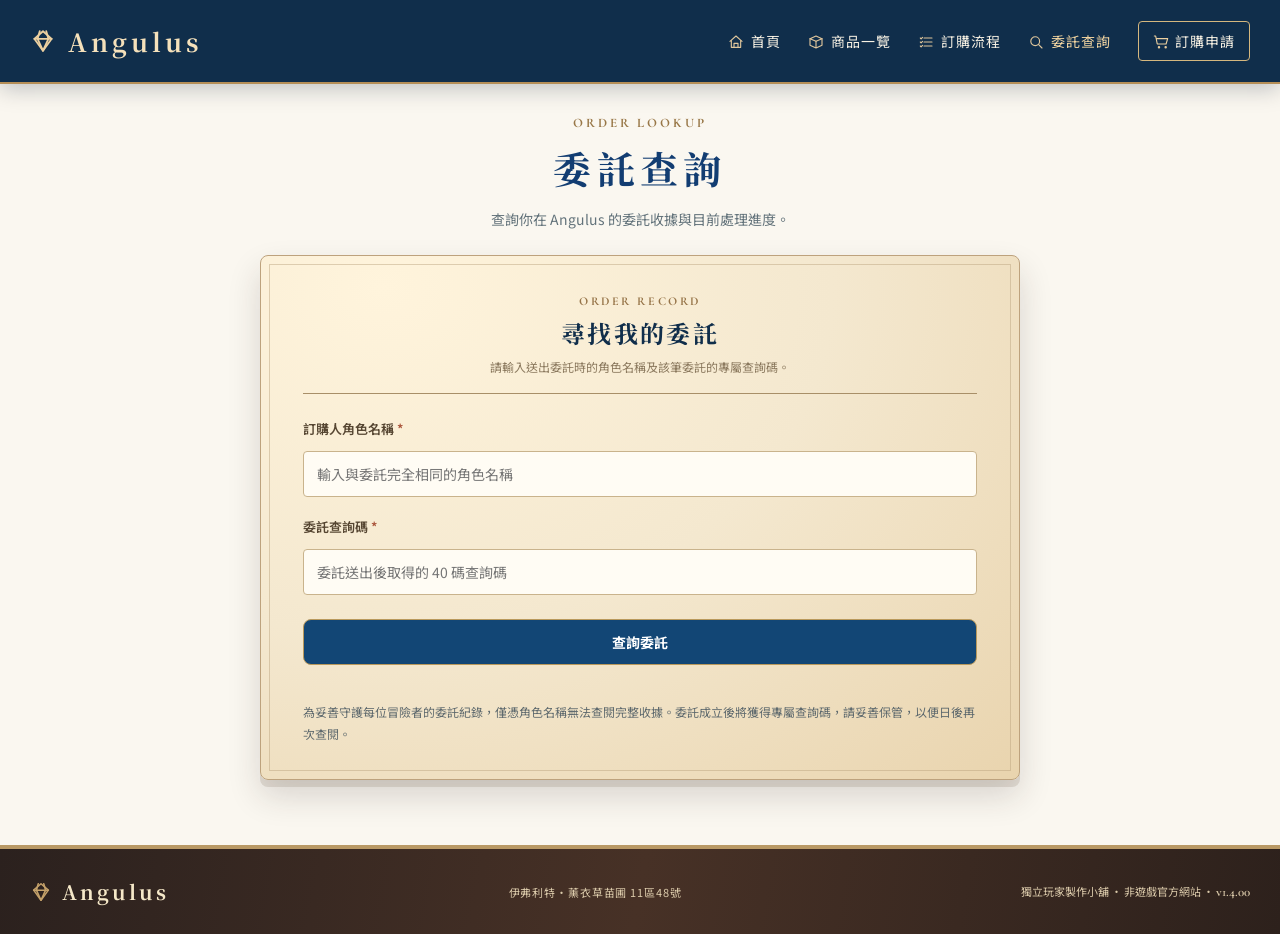
==== orders.html @ 01e72426 "Add files via upload" ====
<!doctype html>
<html lang="zh-Hant">
<head>
 <meta charset="utf-8"><meta name="viewport" content="width=device-width,initial-scale=1">
 <meta name="angulus-version" content="1.4.00">
 <meta name="theme-color" content="#103b70"><meta name="robots" content="noindex,nofollow">
 <meta name="description" content="Angulus 委託查詢｜使用角色名稱與委託查詢碼查詢收據與委託進度。">
 <title>委託查詢｜Angulus</title>
 <link rel="icon" href="data:image/svg+xml,%3Csvg xmlns='http://www.w3.org/2000/svg' viewBox='0 0 24 24' fill='none' stroke='%23c4a16a' stroke-width='1.7' stroke-linecap='round' stroke-linejoin='round'%3E%3Cpath d='m12 3 8 7-8 11L4 10l8-7Z'/%3E%3Cpath d='M4 10h16M9 3l-2 7 5 11 5-11-2-7'/%3E%3C/svg%3E">
 <link rel="preconnect" href="https://fonts.googleapis.com">
 <link rel="preconnect" href="https://fonts.gstatic.com" crossorigin>
 <link rel="stylesheet" href="https://fonts.googleapis.com/css2?family=Noto+Sans+TC:wght@400;500;700&family=Noto+Serif+TC:wght@600;700&family=Cormorant+Garamond:wght@600;700&display=swap">
 <link rel="stylesheet" href="styles.css?v=1.4.00">
 <script src="config.js?v=1.4.00" defer></script>
 <script src="order-lookup.js?v=1.4.00" defer></script>
</head>
<body>
 <svg class="icon-sprite" xmlns="http://www.w3.org/2000/svg" aria-hidden="true" style="position:absolute;width:0;height:0;overflow:hidden"><symbol id="ico-gem" viewBox="0 0 24 24" fill="none" stroke="currentColor" stroke-width="1.7" stroke-linecap="round" stroke-linejoin="round"><path d="m12 3 8 7-8 11L4 10l8-7Z"/><path d="M4 10h16M9 3l-2 7 5 11 5-11-2-7"/></symbol><symbol id="ico-home" viewBox="0 0 24 24" fill="none" stroke="currentColor" stroke-width="1.7" stroke-linecap="round" stroke-linejoin="round"><path d="m3 11 9-8 9 8"/><path d="M5 10v10h14V10M9 20v-6h6v6"/></symbol><symbol id="ico-box" viewBox="0 0 24 24" fill="none" stroke="currentColor" stroke-width="1.7" stroke-linecap="round" stroke-linejoin="round"><path d="m3 7 9-4 9 4-9 4-9-4Z"/><path d="M3 7v10l9 4 9-4V7M12 11v10"/></symbol><symbol id="ico-pen" viewBox="0 0 24 24" fill="none" stroke="currentColor" stroke-width="1.7" stroke-linecap="round" stroke-linejoin="round"><path d="m4 20 4.5-1 11-11a2.1 2.1 0 0 0-3-3l-11 11L4 20Z"/><path d="m14.7 6.3 3 3"/></symbol><symbol id="ico-list" viewBox="0 0 24 24" fill="none" stroke="currentColor" stroke-width="1.7" stroke-linecap="round" stroke-linejoin="round"><path d="M9 6h12M9 12h12M9 18h12"/><path d="m3.5 6 1.2 1.2L6.8 5M3.5 12l1.2 1.2L6.8 11M3.5 18l1.2 1.2L6.8 17"/></symbol><symbol id="ico-search" viewBox="0 0 24 24" fill="none" stroke="currentColor" stroke-width="1.7" stroke-linecap="round" stroke-linejoin="round"><circle cx="10.8" cy="10.8" r="6.6"/><path d="m16 16 5 5"/></symbol><symbol id="ico-cart" viewBox="0 0 24 24" fill="none" stroke="currentColor" stroke-width="1.7" stroke-linecap="round" stroke-linejoin="round"><circle cx="9" cy="20" r="1"/><circle cx="19" cy="20" r="1"/><path d="M2 3h2l2.4 12h13.2L22 7H5"/></symbol><symbol id="ico-clock" viewBox="0 0 24 24" fill="none" stroke="currentColor" stroke-width="1.7" stroke-linecap="round" stroke-linejoin="round"><circle cx="12" cy="12" r="9"/><path d="M12 7v5l3 2"/></symbol><symbol id="ico-check" viewBox="0 0 24 24" fill="none" stroke="currentColor" stroke-width="1.7" stroke-linecap="round" stroke-linejoin="round"><circle cx="12" cy="12" r="9"/><path d="m8 12 3 3 5-6"/></symbol><symbol id="ico-gift" viewBox="0 0 24 24" fill="none" stroke="currentColor" stroke-width="1.7" stroke-linecap="round" stroke-linejoin="round"><rect x="3" y="9" width="18" height="12" rx="1"/><path d="M2 9h20M12 9v12M12 9S6 8 6 5a2 2 0 0 1 4 0c0 2 2 4 2 4Zm0 0s6-1 6-4a2 2 0 0 0-4 0c0 2-2 4-2 4Z"/></symbol><symbol id="ico-info" viewBox="0 0 24 24" fill="none" stroke="currentColor" stroke-width="1.7" stroke-linecap="round" stroke-linejoin="round"><circle cx="12" cy="12" r="9"/><path d="M12 11v5M12 8h.01"/></symbol><symbol id="ico-user" viewBox="0 0 24 24" fill="none" stroke="currentColor" stroke-width="1.7" stroke-linecap="round" stroke-linejoin="round"><circle cx="12" cy="8" r="4"/><path d="M4 21c0-4 3-7 8-7s8 3 8 7"/></symbol><symbol id="ico-plus" viewBox="0 0 24 24" fill="none" stroke="currentColor" stroke-width="1.7" stroke-linecap="round" stroke-linejoin="round"><path d="M12 5v14M5 12h14"/></symbol><symbol id="ico-leaf" viewBox="0 0 24 24" fill="none" stroke="currentColor" stroke-width="1.7" stroke-linecap="round" stroke-linejoin="round"><path d="M20 4c-9 0-15 4-15 11a5 5 0 0 0 5 5c7 0 11-6 10-16Z"/><path d="M5 20c3-5 7-8 12-10"/></symbol><symbol id="ico-print" viewBox="0 0 24 24" fill="none" stroke="currentColor" stroke-width="1.7" stroke-linecap="round" stroke-linejoin="round"><path d="M7 9V3h10v6"/><rect x="3" y="9" width="18" height="8" rx="1.5"/><path d="M7 14h10v7H7z"/><path d="M17.5 12h.01"/></symbol></svg>
 <header class="site-header"><div class="header-inner wrap">
  <a href="index.html#home" class="brand"><svg class="ui-icon brand-mark" aria-hidden="true" focusable="false"><use href="#ico-gem"></use></svg><span><strong id="lookup-brand-name">Angulus</strong></span></a>
  <button class="menu-toggle" id="lookup-menu" type="button" aria-expanded="false" aria-controls="lookup-nav">選單</button>
  <nav id="lookup-nav" aria-label="主選單"><a href="index.html#home"><svg class="ui-icon nav-icon" aria-hidden="true" focusable="false"><use href="#ico-home"></use></svg>首頁</a><a href="index.html#shop"><svg class="ui-icon nav-icon" aria-hidden="true" focusable="false"><use href="#ico-box"></use></svg>商品一覽</a><a href="index.html#process"><svg class="ui-icon nav-icon" aria-hidden="true" focusable="false"><use href="#ico-list"></use></svg>訂購流程</a><a href="orders.html" class="order-lookup-nav lookup-current" aria-current="page"><svg class="ui-icon nav-icon" aria-hidden="true"><use href="#ico-search"></use></svg>委託查詢</a><a href="index.html#order" class="nav-order"><svg class="ui-icon nav-icon" aria-hidden="true" focusable="false"><use href="#ico-cart"></use></svg>訂購申請</a></nav>
 </div></header>
 <main class="lookup-page marble-area"><div class="wrap lookup-content">
  <div class="lookup-heading"><small>ORDER LOOKUP</small><h1>委託查詢</h1><p>查詢你在 Angulus 的委託收據與目前處理進度。</p></div>
  <section class="parchment lookup-search" aria-labelledby="lookup-title"><div class="order-header"><small>ORDER RECORD</small><h2 id="lookup-title">尋找我的委託</h2><p>請輸入送出委託時的角色名稱及該筆委託的專屬查詢碼。</p></div>
   <form id="lookup-form">
    <label for="lookup-character">訂購人角色名稱 <span>*</span></label><input id="lookup-character" autocomplete="off" maxlength="60" required placeholder="輸入與委託完全相同的角色名稱">
    <label for="lookup-code">委託查詢碼 <span>*</span></label><input id="lookup-code" autocomplete="off" autocapitalize="off" spellcheck="false" maxlength="40" minlength="40" pattern="[a-f0-9]{40}" required placeholder="委託送出後取得的 40 碼查詢碼">
    <button class="btn submit-btn" id="lookup-submit" type="submit">查詢委託</button>
    <p class="form-status" id="lookup-status" role="status" aria-live="polite"></p>
    <button type="button" class="lookup-retry" id="lookup-retry" hidden>重新翻閱委託紀錄</button>
   </form>
   <p class="lookup-hint">為妥善守護每位冒險者的委託紀錄，僅憑角色名稱無法查閱完整收據。委託成立後將獲得專屬查詢碼，請妥善保管，以便日後再次查閱。</p>
  </section>
  <section id="recent-orders" class="lookup-recent" hidden><h2>此瀏覽器的近期委託</h2><p>以下僅保存於此瀏覽器；點選可快速帶入角色名稱與查詢碼。</p><div id="recent-list" class="recent-list"></div><button type="button" class="lookup-clear" id="clear-order-history">清除此裝置的查詢紀錄</button></section>
  <section id="lookup-result" class="parchment lookup-receipt" hidden aria-label="委託收據"><div class="order-header"><small>ANGULUS · ORDER RECEIPT</small><h2>委託收據</h2><p id="r-id"></p></div>
   <div class="receipt-metadata"><div><span>訂購人</span><strong id="r-character"></strong></div><div><span>所屬伺服器</span><strong id="r-server"></strong></div><div><span>建立日期</span><strong id="r-date"></strong></div><div><span>付款狀態</span><strong id="r-payment"></strong></div></div>
   <ol class="receipt-progress" id="r-progress" aria-label="委託進度"></ol><p class="receipt-progress-note" id="r-progress-note" hidden></p>
   <h3>委託內容</h3><div id="r-items"></div>
   <div id="r-commission-block" hidden><h3>裝備／客製委託</h3><div id="r-commissions"></div></div>
   <div class="receipt-quote" id="r-quote"></div><div class="receipt-total"><span>委託總額</span><strong id="r-total"></strong></div><p class="lookup-footer-note">此收據為訂購紀錄，實際價格、製作時間與交付方式以店主最後確認為準。</p>
   <div class="reorder-actions"><button type="button" class="btn btn-primary" id="lookup-reorder"><svg class="ui-icon btn-icon" aria-hidden="true"><use href="#ico-cart"></use></svg>再訂一次</button><button type="button" class="btn btn-light lookup-print" id="lookup-print"><svg class="ui-icon btn-icon" aria-hidden="true"><use href="#ico-print"></use></svg>列印／另存 PDF</button><p id="lookup-reorder-note" class="reorder-note" role="status" aria-live="polite"></p></div>
  </section>
 </div></main>
 <footer><div class="wrap footer-inner"><div class="footer-brand"><svg class="ui-icon footer-gem" aria-hidden="true"><use href="#ico-gem"></use></svg><strong>Angulus</strong></div><p class="footer-address">伊弗利特・薰衣草苗圃 11區48號</p><small>獨立玩家製作小舖 · 非遊戲官方網站 · <span class="release-version">v1.4.00</span></small></div></footer>
</body></html>
---- styles.css ----
/*
 * Angulus — 統一樣式表 (V1.3.87)
 * 依原始層疊順序整理；保留各種螢幕寬度、查詢收據及動畫規則。
 * 清除同選擇器中已被後續同屬性宣告覆蓋的舊設定。
 */

:root {
  --sapphire: #123d72;
  --navy: #092641;
  --blue: #1a5790;
  --gold: #c4a16a;
  --ink: #2f3434;
  --wood: #32241e;
  --olive: #607c63;
  --paper: #f5e8cf;
  --edge: #d6c4a1;
}

* {
  box-sizing: border-box;
}

html {
  scroll-behavior: smooth;
}

body {
  margin: 0;
  color: var(--ink);
  font-family: "Noto Sans TC",sans-serif;
  background: #f5f4f0;
}

a {
  color: inherit;
  text-decoration: none;
}

button,input,textarea {
  font: inherit;
}

button {
  cursor: pointer;
}

img {
  max-width: 100%;
  display: block;
}

.wrap {
  width: min(1220px,calc(100% - 48px));
  margin: auto;
}

.site-header {
  height: 84px;
  background: linear-gradient(110deg,#061c32,#0d3a69 70%,#0c2946);
  color: #f8f2e4;
  border-bottom: 2px solid var(--gold);
  position: relative;
  z-index: 10;
  box-shadow: 0 4px 22px #07142640;
}

.header-inner {
  height: 100%;
  display: flex;
  align-items: center;
  justify-content: space-between;
  gap: 20px;
}

.brand {
  display: flex;
  align-items: center;
  gap: 12px;
  white-space: nowrap;
}

.brand-icon {
  width: 48px;
  height: 48px;
  display: grid;
  place-items: center;
  border: 1px solid var(--gold);
  transform: rotate(45deg);
  font-size: 29px;
  color: #e9d4a4;
  border-radius: 5px;
}

.brand-icon::first-letter {
  transform: rotate(-45deg);
}

.brand strong {
  display: block;
  font: 700 25px "Noto Serif TC",serif;
  color: #f5e1bb;
}

.brand small {
  display: block;
  font: 600 12px "Cormorant Garamond",serif;
  letter-spacing: .14em;
  margin-top: 3px;
}

.site-header nav {
  display: flex;
  align-items: center;
  gap: 27px;
}

.site-header nav a {
  font-size: 14px;
  letter-spacing: .07em;
  padding: 11px 0;
  transition: color .2s;
}

.nav-order {
  border: 1px solid #d5b77e;
  padding: 9px 14px !important;
  border-radius: 4px;
}

.nav-order span {
  background: #d7b776;
  color: #092641;
  border-radius: 12px;
  padding: 1px 6px;
  margin-left: 3px;
}

.menu-toggle {
  display: none;
}

.hero {
  color: white;
  position: relative;
  overflow: hidden;
}

.hero:before {
  content: "";
  position: absolute;
  inset: 0;
  background: repeating-linear-gradient(140deg,transparent,transparent 120px,#ffffff06 121px,#ffffff06 122px);
  pointer-events: none;
}

.hero-copy {
  position: relative;
  z-index: 1;
}

.eyebrow {
  font: 600 15px "Cormorant Garamond",serif;
  letter-spacing: .25em;
  color: #e1c28e;
}

.hero h1 em {
  font-style: normal;
  color: #ffe6b6;
}

.hero-english {
  font: italic 21px "Cormorant Garamond",serif;
  letter-spacing: .06em;
  color: #e0c28d;
}

.hero-copy>p:not(.hero-english) {
  letter-spacing: .07em;
  color: #eaf2f6;
}

.hero-actions {
  display: flex;
  flex-wrap: wrap;
}

.btn {
  border: 0;
  display: inline-flex;
  align-items: center;
  justify-content: center;
  padding: 12px 22px;
  font-weight: 700;
  border-radius: 5px;
  font-size: 14px;
  transition: transform .18s,box-shadow .18s,background .18s;
}

.btn:hover {
  transform: translateY(-2px);
  box-shadow: 0 6px 15px #061c3240;
}

.btn-primary {
  background: #144b84;
  border: 1px solid #e9cc94;
  color: white;
}

.btn-light {
  background: #f3e7cb;
  color: #3d2f23;
  border: 1px solid #c7aa72;
}

.hero-photo {
  position: relative;
  min-height: 360px;
  align-self: stretch;
  overflow: hidden;
  border-left: 3px solid #d6b57c;
  box-shadow: inset 17px 0 24px #071c2866;
}

.hero-photo img {
  width: 100%;
  height: 100%;
  object-fit: cover;
  object-position: center;
}

.hero-photo:after {
  content: "";
  position: absolute;
  inset: 0;
  background: linear-gradient(90deg,#0d375260,transparent 45%);
}

.photo-plaque {
  position: absolute;
  right: 15px;
  bottom: 18px;
  z-index: 1;
  background: #0a2536be;
  border: 1px solid #b98e51;
  color: #f1dfbe;
  padding: 7px 12px;
  font: 600 12px "Cormorant Garamond",serif;
  letter-spacing: .14em;
}

.marble-area {
  background-color: #f6f6f3;
  background-image: linear-gradient(113deg,transparent 0%,#d6d9dc35 43%,transparent 45%,transparent 76%,#c6cbcd23 77%,transparent 80%),radial-gradient(ellipse at 80% 20%,#d1d7d427,transparent 35%),linear-gradient(155deg,#fff,#f1f0ed 63%,#fff);
  background-size: 710px 600px,100% 100%,100% 100%;
  position: relative;
}

.marble-area:before,.marble-area:after {
  position: absolute;
  color: #54734d9c;
  font: 94px Georgia,serif;
  opacity: .45;
  pointer-events: none;
}

.marble-area:before {
  top: -42px;
  left: 0;
  transform: rotate(-35deg);
}

.marble-area:after {
  right: 0;
  bottom: 10px;
  transform: rotate(130deg);
}

.content-grid {
  display: grid;
}

.section {
  scroll-margin-top: 30px;
}

.section-heading {
  display: flex;
  gap: 25px;
  justify-content: center;
  align-items: center;
  text-align: center;
  margin: 0 0 26px;
}

.section-heading small,.dialog-heading small {
  font: 700 13px "Cormorant Garamond",serif;
  letter-spacing: .21em;
  color: #9c7a49;
}

.section-heading h2 {
  font: 700 30px "Noto Serif TC",serif;
  color: #2a3035;
  letter-spacing: .18em;
}

.section-heading p {
  color: #777;
}

.flourish {
  font-size: 29px;
  color: #a18756;
}

.filters {
  margin-bottom: 20px;
}

.filters button.active {
  background: #164a7d;
  border-color: #164a7d;
}

.product-card {
  display: flex;
  flex-direction: column;
}

.product-media {
  height: 150px;
  position: relative;
  overflow: hidden;
  border-radius: 3px;
  background: #0b2948;
}

.product-media img {
  width: 100%;
  height: 100%;
  object-fit: cover;
  transition: transform .3s;
}

.product-card:hover img {
  transform: scale(1.05);
}

.tag {
  position: absolute;
  top: 9px;
  right: 8px;
  padding: 4px 8px;
  color: white;
  background: #80583f;
  border-radius: 3px;
  font-size: 11px;
}

.tag.green {
  background: #55785c;
}

.tag.gold {
  background: #a7834d;
}

.product-info {
  flex-direction: column;
  flex: 1;
}

.product-info small {
  font-size: 11px;
  color: #819086;
  letter-spacing: .12em;
}

.product-info h3 {
  font: 700 17px "Noto Serif TC",serif;
}

.price {
  color: #164d83;
  font: 700 20px Georgia,serif;
  white-space: nowrap;
}

.time {
  font-size: 11px;
  color: #786b58;
  margin: 8px 0 12px;
}

.add-product {
  margin-top: auto;
  background: #f4ead9;
  border: 1px solid #c7ad83;
  border-radius: 4px;
  padding: 8px;
  color: #4b392b;
  font-weight: 700;
  font-size: 12px;
}

.add-product:hover {
  background: #e9d1a7;
}

.demo-disclaimer {
  font-size: 11px;
  color: #777;
  text-align: center;
  margin-top: 13px;
}

.commission-banner {
  scroll-margin-top: 25px;
  grid-template-columns: 38% 1fr;
  color: white;
  margin: 40px 0 37px;
  border: 3px double #c9a367;
  box-shadow: 0 8px 19px #152f3940;
  border-radius: 6px;
  overflow: hidden;
}

.kicker {
  font: 700 14px "Cormorant Garamond",serif;
  letter-spacing: .16em;
  color: #e7c488;
}

.commission-text h2 {
  font: 600 24px "Noto Serif TC",serif;
  margin: 8px 0 12px;
}

.commission-text p {
  font-size: 13px;
  line-height: 1.9;
  color: #e7edf1;
}

.btn-parchment {
  background: #f2e4c7;
  color: #493c2b;
  font-size: 12px;
  border: 1px solid #b6986a;
}

.steps div {
  display: flex;
  align-items: center;
  flex-direction: column;
  position: relative;
}

.steps b {
  font: 700 14px Georgia,serif;
  color: #997547;
}

.steps span {
  border: 1px solid #d9c3a0;
  background: #fbf6e8;
  border-radius: 100%;
  width: 61px;
  height: 61px;
  display: grid;
  place-items: center;
  font-size: 30px;
  color: #71552d;
}

.steps strong {
  font-size: 13px;
  color: #343a3a;
}

.steps small {
  font-size: 11px;
  color: #707070;
  text-align: center;
}

.right-column {
  z-index: 1;
}

.parchment {
  background: radial-gradient(ellipse at 16% 6%,#fff4dc,#f4e8cf 50%,#e9d4ae);
  border: 1px solid #bda27d;
  box-shadow: 0 7px 0 #614b3a25,0 16px 33px #2d211c29;
  position: relative;
  color: #453b2d;
}

.parchment:before {
  content: "";
  pointer-events: none;
  position: absolute;
  inset: 8px;
  border: 1px solid #b9a17b76;
}

.order-panel {
  scroll-margin-top: 22px;
}

.pin {
  position: absolute;
  right: -7px;
  top: -8px;
  width: 58px;
  height: 58px;
  display: grid;
  place-items: center;
  border-radius: 50%;
  background: radial-gradient(circle,#682f35,#3b1d26);
  color: #d8b47d;
  border: 3px double #b88b65;
  box-shadow: 0 3px 8px #0005;
  font-size: 25px;
  transform: rotate(13deg);
}

.order-header {
  border-bottom: 1px solid #a88f68;
  margin-bottom: 13px;
}

.order-header small {
  color: #967448;
  font: 700 13px "Cormorant Garamond",serif;
  letter-spacing: .21em;
}

.order-header h2 {
  font: 700 28px "Noto Serif TC",serif;
  margin: 5px 0 8px;
}

.order-header p {
  color: #8b795e;
  margin: 0;
}

.empty-cart {
  text-align: center;
  color: #8b795c;
}

.empty-cart span {
  font-size: 44px;
}

.empty-cart p {
  font-size: 15px;
  font-weight: 700;
  margin: 4px;
}

.empty-cart small {
  font-size: 12px;
  line-height: 1.8;
}

.cart-line {
  border-bottom: 1px dashed #bca580;
  display: flex;
  gap: 8px;
  justify-content: space-between;
}

.cart-line strong {
  display: block;
  font-size: 13px;
}

.cart-line small {
  display: block;
  font-size: 11px;
  color: #7d694d;
  margin-top: 4px;
}

.cart-line button {
  border: 1px solid #b99b72;
  background: #fffbef;
  border-radius: 4px;
  padding: 2px 8px;
  margin: 6px 3px 0 0;
}

.cart-line .cart-action {
  font-size: 12px;
}

.cart-line .remove {
  background: transparent;
  color: #945d4b;
  border: 0;
  text-decoration: underline;
  font-size: 11px;
}

.total {
  display: flex;
  align-items: center;
  justify-content: space-between;
  gap: 10px;
  padding: 16px 0;
  border-top: 1px solid #a88f68;
  margin-top: 13px;
  font-size: 13px;
}

.total strong {
  font: 700 21px Georgia,serif;
  color: #274d75;
}

.quote-note {
  font-size: 12px;
  color: #83552c;
  line-height: 1.65;
  margin-top: 0;
}

#checkout-form {
  display: grid;
  gap: 11px;
}

#checkout-form h3 {
  font: 700 18px "Noto Serif TC",serif;
  border-bottom: 1px solid #bca580;
  padding: 0 0 10px;
  margin: 3px 0 1px;
}

label {
  display: block;
  font-size: 12px;
  font-weight: 600;
}

label>span:not(.agree span) {
  color: #aa553c;
}

input:not([type=checkbox]),textarea {
  width: 100%;
  border: 1px solid #c7b38e;
  background: #fffaf1dc;
  border-radius: 3px;
  padding: 9px 10px;
  margin-top: 5px;
  color: #40382d;
  outline: none;
  font-size: 13px;
}

input:focus,textarea:focus {
  border-color: #285a83;
  box-shadow: 0 0 0 3px #32679921;
}

.agree {
  display: flex;
  align-items: flex-start;
  gap: 7px;
  font-size: 11px;
  line-height: 1.65;
  font-weight: 400;
}

.agree input {
  margin-top: 3px;
  accent-color: #16517b;
}

.submit-btn {
  background: #124675;
  color: white;
  border: 1px solid #b9995c;
  width: 100%;
  margin-top: 5px;
}

.form-status {
  min-height: 10px;
  line-height: 1.55;
  font-size: 12px;
  margin: 0;
  color: #31526f;
}

.form-status.error {
  color: #a33b2a;
}

.notes {
  padding: 23px;
  margin-top: 27px;
  font-size: 13px;
  line-height: 1.8;
}

.notes-head {
  font: 700 19px "Noto Serif TC",serif;
  text-align: center;
  border-bottom: 1px solid #b99c70;
  padding-bottom: 12px;
}

.notes p {
  font-size: 12px;
}

.notes li {
  padding-bottom: 7px;
}

.notes a {
  font-weight: 700;
  color: #164e7d;
  text-decoration: underline;
}

footer {
  color: #f5e8c8;
  border-top: 4px solid #b99965;
  padding: 28px 0;
}

.footer-inner {
  display: flex;
  align-items: center;
  justify-content: space-between;
  gap: 15px;
}

.footer-inner strong {
  font: 700 20px "Noto Serif TC",serif;
  letter-spacing: .15em;
}

.footer-inner span {
  font: 600 13px "Cormorant Garamond",serif;
}

.footer-inner p,.footer-inner small {
  font-size: 11px;
  color: #dccbab;
}

dialog {
  border: 1px solid #b59460;
  background: #f3e7cf;
  box-shadow: 0 18px 70px #0008;
  border-radius: 6px;
  width: min(520px,calc(100% - 30px));
  padding: 0;
}

dialog::backdrop {
  background: #0a1b2bd2;
}

.dialog-card {
  padding: 28px;
  display: grid;
  gap: 18px;
}

.close-dialog {
  justify-self: end;
  border: 0;
  background: transparent;
  font-size: 21px;
}

.dialog-heading {
  text-align: center;
}

.dialog-heading h2 {
  font: 700 28px "Noto Serif TC",serif;
  margin: 5px;
}

.dialog-heading p {
  font-size: 13px;
  line-height: 1.7;
}

.dialog-card label {
  font-size: 13px;
}

.dialog-card .btn {
  width: 100%;
}

@media (max-width:1000px) {
  .content-grid {
    grid-template-columns: minmax(0,1fr) 310px;
    gap: 18px;
  }

  .product-grid {
    grid-template-columns: repeat(2,minmax(0,1fr));
  }

  .site-header nav {
    gap: 13px;
  }

  .site-header nav a {
    font-size: 12px;
  }

  .hero h1 {
    font-size: 42px;
  }
}

@media (max-width:760px) {
  .wrap {
    width: min(100% - 30px,600px);
  }

  .site-header {
    height: 72px;
  }

  .brand strong {
    font-size: 20px;
  }

  .brand-icon {
    width: 34px;
    height: 34px;
    font-size: 20px;
  }

  .menu-toggle {
    display: block;
    border: 1px solid #bea371;
    background: transparent;
    border-radius: 4px;
    color: white;
    padding: 7px 11px;
  }

  .site-header nav {
    display: none;
    position: absolute;
    top: 72px;
    left: 0;
    right: 0;
    padding: 16px 24px;
    background: #0b2e50;
    flex-direction: column;
    align-items: stretch;
    gap: 2px;
  }

  .site-header nav.open {
    display: flex;
  }

  .site-header nav a {
    font-size: 15px;
    padding: 11px;
  }

  .hero-inner {
    grid-template-columns: 1fr;
  }

  .hero-copy {
    padding: 42px 7px 35px;
  }

  .hero h1 {
    font-size: clamp(35px,8.5vw,50px);
  }

  .hero-photo {
    min-height: 240px;
    border-left: 0;
    border-top: 2px solid #d6b57c;
  }

  .content-grid {
    display: flex;
    flex-direction: column;
  }

  .content-grid>div,.right-column {
    width: 100%;
  }

  .marble-area {
    padding-top: 32px;
  }

  .product-grid {
    grid-template-columns: repeat(2,minmax(0,1fr));
  }

  .product-media {
    height: 125px;
  }

  .right-column {
    margin-top: 5px;
  }

  .commission-banner {
    grid-template-columns: 1fr;
  }

  .commission-image {
    min-height: 175px;
  }

  .footer-inner {
    flex-direction: column;
    text-align: center;
  }

  .order-panel {
    padding: 30px 25px;
  }

  .steps {
    gap: 5px;
  }

  .steps span {
    width: 48px;
    height: 48px;
    font-size: 23px;
  }

  .steps strong {
    font-size: 11px;
  }

  .steps small {
    font-size: 10px;
  }
}

@media (max-width:390px) {
  .product-grid {
    grid-template-columns: 1fr 1fr;
    gap: 9px;
  }

  .product-media {
    height: 105px;
  }

  .product-info {
    padding-left: 2px;
    padding-right: 2px;
  }

  .product-info h3 {
    font-size: 14px;
  }

  .price {
    font-size: 16px;
  }

  .section-heading {
    gap: 8px;
  }

  .flourish {
    font-size: 18px;
  }

  .order-panel {
    padding: 29px 19px;
  }

  .steps {
    grid-template-columns: repeat(2,1fr);
    row-gap: 19px;
  }
}

/* V1.3：純文字網站：不載入圖片、不使用影像背景或圖片圖示。保留色彩與 CSS 質感。 */

.hero-inner {
  grid-template-columns: 1.12fr .88fr;
  gap: 35px;
  align-items: center;
}

.hero-text-panel {
  margin: 34px 0;
  background: linear-gradient(140deg,#0a2948,#174974);
  border: 1px solid #c3a16b;
  padding: 39px 34px;
  box-shadow: 0 16px 35px #051a2855;
  color: #f6eddc;
}

.hero-text-panel small {
  font: 700 13px "Cormorant Garamond",serif;
  color: #d9bd8e;
  letter-spacing: .17em;
}

.hero-text-panel h2 {
  font: 600 27px "Noto Serif TC",serif;
  line-height: 1.5;
  margin: 18px 0;
}

.hero-text-panel p {
  font-size: 14px;
  line-height: 2;
  color: #eee5d7;
}

.hero-panel-signature {
  font-family: "Cormorant Garamond",serif;
  letter-spacing: .16em;
  border-top: 1px solid #c3a16b;
  padding-top: 17px;
  margin-top: 25px;
}

.text-badge {
  align-self: center;
  background: #e9ddc7;
  border: 1px solid #d1b992;
  color: #614b2e;
  font-size: 11px;
  border-radius: 12px;
  margin-bottom: 7px;
}

.commission-banner {
  display: block;
  min-height: unset;
  padding: 0;
  background: linear-gradient(115deg,#092b4c,#144e80);
}

.commission-text {
  padding: 35px 38px;
}

.steps span,.brand-icon,.flourish,.pin,.hero-photo,.commission-image,.product-media {
  display: none !important;
}

.steps {
  margin-top: 24px;
}

.steps div {
  background: #fffaf0;
  border: 1px solid #dac9ab;
  border-radius: 5px;
  padding: 17px 8px;
  gap: 8px;
}

.marble-area:before,.marble-area:after {
  content: none;
}

.empty-cart {
  padding: 15px 0 20px;
}

footer {
  background: linear-gradient(100deg,#2b211e,#473126,#2d211c);
}

@media (max-width:760px) {
  .hero-inner {
    grid-template-columns: 1fr;
    gap: 0;
  }

  .hero-text-panel {
    margin: 0 5px 32px;
    padding: 25px 22px;
  }

  .hero-copy {
    padding-bottom: 24px;
  }

  .commission-text {
    padding: 24px 20px;
  }
}

@media (max-width:390px) {
  .product-card {
    padding: 14px 8px;
  }

  .product-info p {
    min-height: 62px;
  }
}

/* 歷史樣式：訂購申請單數量控制器。固定正方形按鈕、置中數字與一致間距。 */

.cart-line {
  align-items: flex-start;
  min-width: 0;
}

.cart-line>div:first-child {
  min-width: 0;
  flex: 1;
}

.cart-line .cart-action {
  flex: 0 0 auto;
  text-align: right;
}

.cart-line .quantity-control {
  display: grid;
  align-items: center;
  justify-content: end;
  margin-top: 8px;
}

.cart-line .quantity-control .quantity-btn {
  appearance: none;
  display: flex;
  align-items: center;
  justify-content: center;
  width: 30px;
  height: 30px;
  min-width: 30px;
  min-height: 30px;
  box-sizing: border-box;
  padding: 0;
  margin: 0;
  border: 1px solid #b99b72;
  border-radius: 5px;
  background: #fffbef;
  color: #4b392b;
  font: 500 19px/1 Arial,sans-serif;
  cursor: pointer;
}

.cart-line .quantity-control .quantity-btn:hover {
  background: #e8d8b9;
  border-color: #886b48;
}

.cart-line .quantity-control .quantity-btn:focus-visible {
  outline: 2px solid #164a7d;
  outline-offset: 2px;
}

.cart-line .quantity-control .quantity-value {
  display: flex;
  align-items: center;
  justify-content: center;
  min-width: 32px;
  min-height: 30px;
  text-align: center;
  font: 600 14px/1.2 "Noto Sans TC",sans-serif;
  font-variant-numeric: tabular-nums;
  color: #453b2d;
}

@media (max-width:390px) {
  .cart-line .cart-action {
    min-width: 108px;
  }

  .cart-line .quantity-control {
    grid-template-columns: 28px 26px 28px;
    column-gap: 6px;
  }

  .cart-line .quantity-control .quantity-btn {
    width: 28px;
    height: 28px;
    min-width: 28px;
    min-height: 28px;
  }

  .cart-line .quantity-control .quantity-value {
    min-width: 26px;
    min-height: 28px;
  }
}

/* 歷史樣式: Angulus compact single-column hero; right introduction removed. */

.hero h1 {
  font-size: clamp(32px,3.25vw,47px);
  line-height: 1.3;
}

.hero-copy>p:not(.hero-english) {
  font-size: 14px;
  line-height: 1.7;
  margin: 12px 0;
}

.hero-actions {
  margin-top: 16px;
}

.eyebrow {
  font-size: 12px;
}

@media (max-width:760px) {
  .hero-inner {
    display: block;
  }

  .hero-copy {
    padding: 30px 0 32px;
    max-width: none;
  }

  .hero h1 {
    font-size: clamp(31px,7vw,40px);
  }

  .hero-actions {
    gap: 9px;
  }

  .hero-actions .btn {
    padding: 10px 14px;
  }
}

/* 歷史樣式: simple illustrative icons, no image assets */

.brand-mark {
  display: grid;
  place-items: center;
  width: 34px;
  height: 34px;
  border: 1px solid rgba(212,183,126,.9);
  border-radius: 7px;
  color: #eddcb7;
  font: 700 17px/1 "Cormorant Garamond",serif;
  box-shadow: 0 0 0 1px rgba(255,255,255,.06) inset;
}

.nav-icon,.btn-icon,.heading-icon,.form-icon,.step-icon {
  display: inline-flex;
  align-items: center;
  justify-content: center;
  line-height: 1;
  font-weight: 700;
}

.nav-icon {
  width: 1.2em;
  margin-right: .42em;
  color: #e8cf9e;
  font-size: .96em;
}

.btn-icon {
  margin-right: .5em;
  color: inherit;
  font-size: 1em;
  opacity: .9;
}

.heading-icon {
  margin-right: .35em;
  font-size: .6em;
}

.order-header .heading-icon,.dialog-heading .heading-icon,.notes-head .heading-icon {
  background: rgba(255,251,242,.5);
}

.section-heading h2,.order-header h2,.dialog-heading h2,.notes-head,#checkout-form h3 {
  gap: 0;
}

.order-header h2,.dialog-heading h2,.notes-head,#checkout-form h3 {
  justify-content: flex-start;
}

.kicker::before {
  content: "✦";
  margin-right: .45em;
  color: #d9bd87;
}

.steps {
  display: grid;
  grid-template-columns: repeat(4,minmax(0,1fr));
  gap: 14px;
}

.steps>div {
  position: relative;
  text-align: center;
}

.step-icon {
  width: 42px;
  height: 42px;
  margin: 0 auto 10px;
  border-radius: 50%;
  border: 1px solid #d8c4a0;
  background: #fff7ea;
  color: #9c7a49;
  font-size: 18px;
}

.steps>div b {
  display: block;
  color: #9c7a49;
  letter-spacing: .16em;
}

.steps>div strong {
  display: block;
  margin-bottom: 4px;
}

.steps>div small {
  display: block;
  color: #5f625d;
}

.notes ul {
  margin: 14px 0 0;
}

.notes li {
  position: relative;
  margin: 8px 0;
  line-height: 1.7;
}

.notes li::before {
  content: "✦";
  position: absolute;
  left: 0;
  top: 0;
  color: #7d6a48;
  font-size: .85em;
}

.text-badge::before {
  content: "◇";
  font-size: .9em;
  color: #a27d47;
}

.product-card small:first-of-type::before {
  content: "✦";
  margin-right: .38em;
  color: #977447;
}

.time::before {
  content: "↺";
  display: inline-block;
  margin-right: .42em;
  color: #977447;
}

.add-product::before,.submit-btn::before {
  content: "＋";
  display: inline-block;
  margin-right: .48em;
  font-weight: 700;
}

.empty-cart p::before {
  content: "☰";
  display: block;
  font-size: 28px;
  line-height: 1;
  margin-bottom: 10px;
  color: #8f7348;
}

label span:not(:only-child) {
  display: inline-flex;
  align-items: center;
  gap: .25em;
}

@media (max-width:860px) {
  .steps {
    grid-template-columns: repeat(2,minmax(0,1fr));
  }
}

@media (max-width:540px) {
  .brand-mark {
    width: 30px;
    height: 30px;
    font-size: 15px;
  }

  .nav-icon {
    margin-right: .32em;
  }

  .steps {
    grid-template-columns: 1fr;
  }
}

/* 歷史樣式 — unified 24px line icons (local SVG sprite, no font/emoji mismatch) */

.icon-sprite {
  pointer-events: none;
}

.ui-icon {
  display: inline-block;
  flex: 0 0 auto;
  vertical-align: middle;
  width: 18px;
  height: 18px;
  stroke: currentColor;
  fill: none;
  color: inherit;
}

.brand .brand-mark {
  width: 26px;
  height: 26px;
  display: inline-block;
  transform: none;
  border: 0;
  border-radius: 0;
  padding: 0;
  color: #ecd0a0;
  box-shadow: none;
}

.nav-order .nav-icon {
  background: transparent !important;
  border: 0 !important;
  padding: 0 !important;
  margin: 0 6px 0 0 !important;
  border-radius: 0 !important;
  color: #ecd0a0 !important;
}

.site-header nav .nav-icon {
  width: 16px;
  height: 16px;
  margin: 0 7px 0 0;
  color: #dfc69c;
  vertical-align: -3px;
}

.btn .btn-icon {
  width: 16px;
  height: 16px;
  margin-right: 7px;
}

.heading-icon {
  width: 22px;
  height: 22px;
  min-width: 22px;
  background: none !important;
  border: 0 !important;
  border-radius: 0;
  color: #b18b51;
  vertical-align: middle;
  margin: 0 10px 0 0;
}

.section-heading h2,.order-header h2,.dialog-heading h2,.notes-head,#checkout-form h3 {
  display: flex;
  align-items: center;
  justify-content: center;
}

#checkout-form h3,.notes-head {
  justify-content: flex-start;
}

.commission-text h2 {
  display: flex;
  align-items: center;
}

.commission-text .heading-icon {
  color: #e7ca94;
}

#checkout-form .form-icon {
  width: 19px;
  height: 19px;
  color: #9c7645;
  margin-right: 8px;
}

.steps .step-icon {
  display: block !important;
  width: 26px;
  height: 26px;
  margin: 0 auto 12px;
  color: #a88150;
  border: 0;
  border-radius: 0;
  background: none;
  box-shadow: none;
  padding: 0;
  transform: none;
}

.steps>div {
  display: flex;
  flex-direction: column;
  align-items: center;
  justify-content: center;
  gap: 0;
  padding: 18px 12px;
  min-height: 150px;
}

.steps>div b {
  margin-bottom: 7px;
  font-size: 12px;
}

.steps>div strong {
  font-size: 14px;
}

.steps>div small {
  font-size: 12px;
  line-height: 1.6;
}

.text-badge {
  display: inline-flex;
  align-items: center;
  justify-content: center;
  gap: 6px;
  line-height: 1.25;
  padding: 5px 10px;
}

.text-badge .ui-icon {
  width: 13px;
  height: 13px;
  color: #957243;
}

.text-badge::before,.product-card small:first-of-type::before,.time::before,.add-product::before,.submit-btn::before,.kicker::before,.empty-cart p::before,.notes li::before {
  content: none !important;
  display: none !important;
}

.product-card small:first-of-type {
  display: block;
  text-align: center;
}

.product-card .time {
  align-items: center;
  white-space: normal;
}

.product-card .time .ui-icon {
  color: #a38050;
}

.add-product .ui-icon {
  width: 14px;
  height: 14px;
  margin-right: 7px;
  vertical-align: -2px;
}

.notes li {
  padding-left: 0;
  list-style-type: disc;
  margin-left: 19px;
}

.notes ul {
  list-style: disc;
  padding-left: 0;
}

.empty-cart p {
  margin-top: 0;
}

@media (max-width:540px) {
  .brand .brand-mark {
    width: 23px;
    height: 23px;
  }

  .heading-icon {
    width: 19px;
    height: 19px;
    min-width: 19px;
    margin-right: 7px;
  }

  .steps {
    grid-template-columns: repeat(2,minmax(0,1fr));
  }

  .steps>div {
    min-height: 135px;
    padding: 13px 8px;
  }
}

@media (max-width:360px) {
  .steps {
    grid-template-columns: 1fr;
  }
}

/* 歷史樣式 — compact centered home, horizontal category tabs, split shop and parchment receipt */

:root {
  --layout-navy: #092641;
  --layout-blue: #123d72;
  --layout-gold: #c4a16a;
  --layout-paper: #f5e8cf;
}

.hero {
  background: radial-gradient(ellipse at 50% 10%,#1b5385 0%,#103b65 54%,#0a2848 100%);
}

.hero-inner {
  display: block;
  min-height: 0;
  max-width: 1160px;
}

.hero-copy {
  max-width: 100%;
  padding: 32px 12px 38px;
  text-align: center;
}

.hero-emblem {
  width: 39px;
  height: 39px;
  margin: 0 auto 12px;
  display: grid;
  place-items: center;
  border: 1px solid #d7b782;
  border-radius: 50%;
  color: #e4c995;
}

.hero-emblem .ui-icon {
  width: 21px;
  height: 21px;
}

.hero .eyebrow {
  font-size: 12px;
  letter-spacing: .27em;
}

.hero h1 {
  font: 700 clamp(37px,4.8vw,57px)/1.2 "Cormorant Garamond",serif;
  letter-spacing: .13em;
  margin: 8px 0 4px;
  color: #fff5e2;
  text-shadow: none;
}

.hero-subtitle {
  font: 600 18px/1.5 "Noto Serif TC",serif;
  letter-spacing: .24em;
  color: #ffe2b5;
  margin: 0 0 6px;
}

.hero-english {
  font-size: 16px;
  margin: 0 0 8px;
}

.hero-copy>p:not(.hero-english):not(.hero-subtitle) {
  margin: 7px auto 0;
  font-size: 13px;
  line-height: 1.8;
}

.hero-actions {
  margin: 15px auto 0;
  justify-content: center;
  gap: 12px;
}

.hero-actions .btn {
  padding: 9px 18px;
  font-size: 13px;
}

.marble-area {
  padding: 34px 0 65px;
}

.content-grid {
  grid-template-columns: minmax(0,1fr) 342px;
  gap: 29px;
  align-items: start;
}

.section-heading {
  margin-bottom: 14px;
}

.section-heading small {
  font-size: 11px;
}

.section-heading h2 {
  font-size: 24px;
  margin: 4px 0;
}

.section-heading p {
  font-size: 12px;
  margin: 7px 0 0;
}

.filters {
  display: flex !important;
  align-items: stretch;
  justify-content: flex-start !important;
  gap: 4px !important;
  overflow-x: auto;
  scrollbar-width: thin;
  border-bottom: 1px solid #c8b18a;
  padding: 0 2px !important;
  margin: 18px 0 20px !important;
  flex-wrap: nowrap !important;
}

.filters button {
  flex: 0 0 auto;
  white-space: nowrap;
  border: 0 !important;
  border-bottom: 3px solid transparent !important;
  border-radius: 0 !important;
  background: transparent !important;
  color: #4c5c67 !important;
  padding: 12px 16px !important;
  font-size: 13px !important;
  box-shadow: none !important;
  transition: color .2s,border-color .2s;
}

.filters button:hover {
  color: #123d72 !important;
}

.filters button.active {
  border-bottom-color: #be9057 !important;
  color: #124679 !important;
  font-weight: 700 !important;
}

.product-grid {
  display: grid;
}

.product-card {
  min-width: 0;
  padding: 17px 17px 15px !important;
}

.product-info {
  height: 100%;
  display: flex !important;
  align-items: stretch !important;
  text-align: left !important;
  gap: 0 !important;
  padding: 0 !important;
}

.product-category {
  display: none !important;
}

.product-info h3 {
  line-height: 1.45 !important;
  text-align: left !important;
  color: #16354f !important;
  margin: 0 0 6px !important;
}

.product-info p {
  font-size: 12px !important;
  line-height: 1.7 !important;
  text-align: left !important;
  min-height: 0 !important;
  margin: 0 0 14px !important;
  color: #60727c;
}

.product-bottom {
  margin-top: auto;
  display: flex;
  flex-direction: column;
  gap: 7px;
}

.product-card .time {
  display: flex;
  justify-content: flex-start !important;
  text-align: left !important;
  gap: 5px;
  font-size: 11px !important;
  order: 1;
  margin-top: 3px;
}

.product-card .time .ui-icon {
  width: 13px;
  height: 13px;
}

.product-purchase {
  display: flex;
  align-items: center;
  justify-content: space-between;
  gap: 8px;
  flex-wrap: wrap;
}

.product-card .price {
  font-size: 18px !important;
  line-height: 1.35 !important;
  color: #124679 !important;
  margin: 0 !important;
  white-space: nowrap;
}

.product-qty {
  display: grid;
  grid-template-columns: 28px 25px 28px;
  gap: 4px;
  align-items: center;
  justify-content: end;
  border: 1px solid #dac5a0;
  background: #f9f2e4;
  border-radius: 20px;
  padding: 3px;
}

.product-qty-btn {
  width: 28px;
  height: 28px;
  padding: 0;
  border: 1px solid #b68c54;
  border-radius: 50%;
  background: #fffaf2;
  color: #164a7d;
  font: 600 17px/1 Arial,sans-serif;
  display: grid;
  place-items: center;
}

.product-qty-btn:hover:not(:disabled) {
  background: #e9d4ad;
}

.product-qty-btn:disabled {
  opacity: .32;
  cursor: default;
}

.product-qty-value {
  font: 600 13px/1 "Noto Sans TC",sans-serif;
  text-align: center;
  font-variant-numeric: tabular-nums;
  color: #143c62;
}

.product-card .add-product {
  margin: 3px 0 0 !important;
  max-width: 230px !important;
}

.right-column {
  position: relative;
  min-width: 0;
}

.order-panel {
  position: relative;
  padding: 35px 24px 30px !important;
  border: 1px solid #c6a876 !important;
  box-shadow: 0 8px 22px #4f382e20 !important;
}

.order-panel:before {
  content: "";
  position: absolute;
  top: 6px;
  left: 6px;
  right: 6px;
  bottom: 6px;
  border: 1px solid #d6bf95;
  pointer-events: none;
}

.order-header {
  position: relative;
  text-align: center;
  padding-bottom: 18px;
}

.order-header small {
  font-size: 11px;
}

.order-header h2 {
  font-size: 24px !important;
  letter-spacing: .1em;
  justify-content: center;
}

.order-header .heading-icon {
  width: 19px;
  height: 19px;
}

.order-header p {
  font-size: 12px;
}

.cart-items {
  position: relative;
  min-height: 80px;
}

.cart-line {
  padding: 14px 0 !important;
}

.cart-line .cart-action {
  min-width: 132px;
}

.cart-line .cart-action>strong {
  font-size: 13px;
  white-space: nowrap;
}

.cart-line .quantity-control {
  grid-template-columns: 30px 32px 30px;
  column-gap: 7px;
}

.order-panel .total {
  margin-top: 12px;
}

.order-panel .total strong {
  font-size: 23px !important;
  color: #124679;
}

#checkout-form {
  position: relative;
}

.commission-banner {
  margin-top: 32px;
}

/* Allow anchored cart to be visible without blocking the scroll */

#order {
  scroll-margin-top: 18px;
}

@media (min-width:1100px) {
  .right-column {
    position: sticky;
    top: 20px;
    align-self: start;
  }
}

@media (max-width:1000px) {
  .content-grid {
    grid-template-columns: minmax(0,1fr) 310px;
    gap: 17px;
  }

  .product-grid {
    gap: 11px;
  }

  .product-card {
    padding: 15px 12px !important;
  }

  .product-purchase {
    align-items: flex-start;
  }

  .product-card .price {
    font-size: 16px !important;
  }
}

@media (max-width:760px) {
  .hero-copy {
    padding: 28px 8px 32px;
  }

  .hero .eyebrow {
    font-size: 11px;
  }

  .hero h1 {
    font-size: 42px;
  }

  .hero-subtitle {
    font-size: 16px;
  }

  .content-grid {
    display: flex;
    flex-direction: column;
  }

  .content-grid>div,.right-column {
    width: 100%;
  }

  .marble-area {
    padding-top: 25px;
  }

  .product-grid {
    grid-template-columns: repeat(2,minmax(0,1fr));
  }

  .product-card {
    min-height: 178px !important;
  }

  .right-column {
    margin-top: 26px;
  }

  .filters button {
    padding: 11px 13px !important;
  }

  .order-panel {
    padding: 32px 22px !important;
  }
}

@media (max-width:450px) {
  .product-grid {
    grid-template-columns: 1fr;
  }

  .product-card {
    min-height: 150px !important;
  }

  .product-info h3 {
    font-size: 16px !important;
  }

  .product-info p {
    margin-bottom: 10px !important;
  }

  .product-card .price {
    font-size: 18px !important;
  }

  .hero-actions {
    gap: 8px;
  }

  .hero-actions .btn {
    padding: 9px 12px;
  }
}

/* 歷史樣式 — remove hero and custom commission section from layout */

main#home {
  padding-top: 0;
}

.marble-area {
  padding-top: 24px;
}

.section:first-of-type {
  scroll-margin-top: 24px;
}

@media (max-width:760px) {
  .marble-area {
    padding-top: 18px;
  }
}

/* 歷史樣式 — server selector styled like other parchment form fields */

#checkout-form select {
  display: block;
  width: 100%;
  min-height: 42px;
  border: 1px solid #c7b38e;
  background: #fffaf1dc;
  border-radius: 3px;
  padding: 9px 10px;
  margin-top: 5px;
  color: #40382d;
  outline: none;
  font: inherit;
  cursor: pointer;
}

#checkout-form select:focus-visible {
  border-color: #326799;
  box-shadow: 0 0 0 3px #32679921;
}

#checkout-form select:invalid {
  color: #887d6d;
}

#checkout-form select option {
  color: #40382d;
  background: #fffaf1;
}

/* 歷史樣式 — move notice panel under the ordering process; match left-column width */

.notes-below-process {
  width: 100%;
  max-width: none;
  margin: 26px 0 0;
  padding: 23px 27px 25px;
  box-sizing: border-box;
}

.notes-below-process .notes-head {
  justify-content: flex-start;
  text-align: left;
  padding-bottom: 10px;
  margin-bottom: 14px;
}

.notes-below-process p {
  margin: 0 0 10px;
  line-height: 1.8;
}

.notes-below-process ul {
  margin: 0;
  display: grid;
  grid-template-columns: 1fr;
  gap: 7px;
}

.notes-below-process li {
  margin: 0 0 0 20px;
  padding: 0;
  line-height: 1.65;
}

@media (max-width:760px) {
  .notes-below-process {
    margin-top: 22px;
    padding: 20px 20px 22px;
  }

  .notes-below-process ul {
    grid-template-columns: 1fr;
  }
}

/* 歷史樣式: single-line brand name only */

.brand strong {
  letter-spacing: .16em;
  line-height: 1.2;
}

/* 歷史樣式 | three independent shop tabs and inline custom commission */

#products[hidden],#commission[hidden] {
  display: none !important;
}

.custom-inline {
  scroll-margin-top: 30px;
  border: 1px solid #d4bb92;
  border-radius: 8px;
  background: linear-gradient(145deg,#fffdf7,#f7f1e6);
  padding: 26px 28px 28px;
  box-shadow: 0 8px 18px #142d3a12;
  min-width: 0;
}

.custom-inline-heading small {
  font: 700 12px "Cormorant Garamond",serif;
  letter-spacing: .17em;
  color: #a27d47;
}

.custom-inline-heading h3 {
  font: 700 24px "Noto Serif TC",serif;
  color: #163b61;
  margin: 9px 0 10px;
  display: flex;
  align-items: center;
}

.custom-inline-heading p {
  font-size: 13px;
  line-height: 1.9;
  color: #62717b;
  margin: 0 0 22px;
}

#custom-form {
  display: grid;
  gap: 17px;
}

#custom-form label {
  font-size: 13px;
  color: #463d31;
}

#custom-form label>span {
  color: #a64b35;
}

#custom-form input,#custom-form textarea {
  background: #fffdf9;
  border: 1px solid #cdb994;
  width: 100%;
  margin-top: 8px;
  padding: 11px 12px;
  border-radius: 4px;
  color: #453c31;
  resize: vertical;
}

#custom-form input:focus,#custom-form textarea:focus {
  outline: 2px solid #c5a06a;
  outline-offset: 1px;
}

.custom-help {
  font-size: 12px;
  line-height: 1.7;
  color: #806a4c;
  margin: 0;
}

.custom-submit {
  justify-self: start;
  gap: 7px;
  min-height: 42px;
}

.custom-status {
  font-size: 13px;
  margin: 0;
  min-height: 1em;
}

.custom-status.error {
  color: #a23d2d;
}

.custom-status.success {
  color: #355b42;
}

.category-empty {
  grid-column: 1/-1;
  text-align: center;
  padding: 45px 18px;
  color: #766856;
  background: #fffaf2;
  border: 1px dashed #d4bb92;
  border-radius: 7px;
}

@media (max-width:760px) {
  .custom-inline {
    padding: 20px 17px;
  }

  .custom-inline-heading h3 {
    font-size: 21px;
  }

  .custom-submit {
    width: 100%;
  }
}

/* 歷史樣式 — 客製委託項目的移除操作統一成明確按鈕 */

.cart-line .cart-action .remove {
  display: inline-flex;
  align-items: center;
  justify-content: center;
  min-width: 64px;
  min-height: 32px;
  margin: 9px 0 0;
  padding: 5px 12px;
  border: 1px solid #b99873;
  border-radius: 5px;
  background: #fff8e8;
  color: #81503d;
  font: 600 12px/1.3 "Noto Sans TC", sans-serif;
  text-decoration: none;
  box-shadow: 0 1px 2px rgba(65,40,25,.07);
  transition: background-color .15s ease, border-color .15s ease;
}

.cart-line .cart-action .remove:hover {
  background: #f2decb;
  border-color: #94684c;
}

.cart-line .cart-action .remove:focus-visible {
  outline: 2px solid #164a7d;
  outline-offset: 2px;
}

/* 歷史樣式 — compact store information ribbon below navigation */

.shop-location {
  background: linear-gradient(105deg,#0b2947,#154575 62%,#0d355a);
  color: #f9f0de;
  border-bottom: 1px solid #c4a16a;
}

.shop-location-inner {
  display: flex;
  align-items: center;
  justify-content: space-between;
  gap: 20px;
  padding-top: 15px;
  padding-bottom: 15px;
}

.shop-location-heading {
  min-width: 140px;
  display: grid;
  gap: 2px;
}

.shop-location-heading small {
  color: #d6b884;
  font: 600 10px "Cormorant Garamond",serif;
  letter-spacing: .18em;
}

.shop-location-heading strong {
  font: 600 18px "Noto Serif TC",serif;
  letter-spacing: .12em;
}

.shop-location-detail {
  display: grid;
  gap: 5px;
  padding-left: 20px;
  border-left: 1px solid #c4a16a72;
  min-width: 0;
}

.shop-location-label {
  color: #d5c6aa;
  font-size: 11px;
  letter-spacing: .04em;
}

.shop-location-detail strong {
  font-size: 14px;
  color: #fff7e9;
  font-weight: 600;
  overflow-wrap: anywhere;
}

@media (max-width:800px) {
  .shop-location-inner {
    display: grid;
    grid-template-columns: repeat(2,minmax(0,1fr));
    gap: 15px 18px;
  }

  .shop-location-heading {
    min-width: 0;
  }

  .shop-location-detail {
    padding-left: 12px;
  }
}

@media (max-width:440px) {
  .shop-location-inner {
    grid-template-columns: 1fr;
    gap: 10px;
    padding-top: 12px;
    padding-bottom: 14px;
  }

  .shop-location-heading {
    display: flex;
    align-items: baseline;
    gap: 12px;
  }

  .shop-location-detail {
    display: flex;
    align-items: baseline;
    gap: 9px;
    padding-left: 0;
    border-left: 0;
    border-top: 1px solid #c4a16a38;
    padding-top: 8px;
  }

  .shop-location-label {
    min-width: 105px;
    flex: 0 0 105px;
  }

  .shop-location-detail strong {
    font-size: 13px;
  }
}

/* Angulus 歷史樣式: equipment ordering tab shares existing parchment-inspired inline form */

#equipment[hidden] {
  display: none !important;
}

#equipment .custom-inline-heading,#equipment form {
  max-width: 100%;
}

#equipment input[type=number] {
  width: 100%;
  border: 1px solid #c7b38e;
  background: #fffaf1dc;
  border-radius: 3px;
  padding: 9px 10px;
  margin-top: 5px;
  color: #40382d;
  font-size: 13px;
}

/* Angulus 歷史樣式: two-stage equipment selector, text-only profession tiles */

#equipment-job-step[hidden],#equipment-form[hidden] {
  display: none !important;
}

.equipment-step-title {
  display: flex;
  align-items: center;
  gap: 10px;
  color: #173d63;
  font: 700 16px/1.5 "Noto Serif TC",serif;
  margin: 8px 0 15px;
}

.equipment-step-number {
  display: inline-grid;
  place-items: center;
  width: 29px;
  height: 29px;
  border: 1px solid #c8a674;
  border-radius: 50%;
  color: #99764a;
  font: 700 12px "Cormorant Garamond",serif;
  letter-spacing: .04em;
}

.equipment-type-grid {
  margin-bottom: 16px;
}

.equipment-type-btn {
  display: flex;
  flex-direction: column;
  align-items: center;
  gap: 8px;
  min-height: 130px;
  padding: 20px 11px;
  border: 1px solid #d1bb94;
  border-radius: 9px;
  background: linear-gradient(135deg,#fffaf1,#f2e7d3);
  color: #193c61;
  text-align: center;
  transition: transform .15s,border-color .15s,background .15s;
}

.equipment-type-btn .ui-icon {
  width: 25px;
  height: 25px;
  color: #ae8851;
}

.equipment-type-btn strong {
  font-size: 16px;
}

.equipment-type-btn span {
  font-size: 11px;
  line-height: 1.55;
  color: #766b5c;
}

.equipment-type-btn:hover,.equipment-type-btn[aria-pressed=true] {
  border-color: #a77840;
  background: #f5e5c8;
  transform: translateY(-1px);
}

.equipment-job-step {
  margin-top: 20px;
  border-top: 1px solid #dec9a4;
  padding-top: 18px;
}

.equipment-step-heading {
  display: flex;
  justify-content: space-between;
  align-items: center;
  gap: 12px;
  flex-wrap: wrap;
}

.equipment-step-heading h4 {
  margin: 0 0 10px;
}

.equipment-back {
  padding: 6px 10px;
  border: 1px solid #cab28e;
  background: #fff9ec;
  color: #61513d;
  border-radius: 5px;
  font-size: 12px;
  margin-bottom: 10px;
}

.equipment-back:hover {
  background: #f0dfc0;
}

.equipment-step-hint {
  font-size: 12px;
  color: #75695b;
  line-height: 1.7;
  margin: 4px 0 17px;
}

.equipment-job-groups {
  gap: 18px;
}

.equipment-job-group h5 {
  font: 700 13px "Noto Sans TC",sans-serif;
  color: #5a534b;
  border-bottom: 1px solid #dac8aa;
}

.equipment-job-btn {
  --job-color: #2b4f79;
  display: flex;
  flex-direction: column;
  justify-content: center;
  align-items: center;
  gap: 8px;
  min-width: 0;
  min-height: 88px;
  border: 1px solid color-mix(in srgb,var(--job-color) 45%,#c9b69c);
  border-radius: 8px;
  background: linear-gradient(145deg,color-mix(in srgb,var(--job-color) 16%,white),#fffaf3);
  color: #22364d;
  transition: border-color .16s,transform .16s,box-shadow .16s;
}

.equipment-job-btn:hover,.equipment-job-btn[aria-pressed=true] {
  border: 2px solid var(--job-color);
  box-shadow: 0 0 0 2px color-mix(in srgb,var(--job-color) 13%,transparent);
  transform: translateY(-1px);
}

.equipment-job-btn:focus-visible,.equipment-type-btn:focus-visible,.equipment-back:focus-visible {
  outline: 3px solid #bd924c;
  outline-offset: 2px;
}

.job-monogram {
  display: grid;
  place-items: center;
  width: 40px;
  height: 35px;
  border-radius: 6px;
  background: var(--job-color);
  color: #fff5dc;
  font: 700 12px/1 Arial,sans-serif;
  letter-spacing: .03em;
}

.job-label {
  font-size: 11px;
  line-height: 1.4;
  text-align: center;
  font-weight: 600;
}

.role-tank {
  --job-color: #314d91;
}

.role-healer {
  --job-color: #478167;
}

.role-melee {
  --job-color: #85405a;
}

.role-ranged {
  --job-color: #895337;
}

.role-caster {
  --job-color: #735092;
}

.role-craft {
  --job-color: #705987;
}

.role-gather {
  --job-color: #4c7968;
}

#equipment-form {
  display: grid;
  margin-top: 20px;
  border-top: 1px solid #dec9a4;
  padding-top: 18px;
}

#equipment-form label {
  display: block;
  font-size: 13px;
  color: #463d31;
}

#equipment-form label>span {
  color: #a64b35;
}

#equipment-form input:not([type=checkbox]),#equipment-form textarea {
  width: 100%;
  box-sizing: border-box;
  background: #fffdf9;
  border: 1px solid #cdb994;
  margin-top: 8px;
  padding: 11px 12px;
  border-radius: 4px;
  color: #453c31;
  resize: vertical;
}

.equipment-selection-summary {
  font-size: 13px;
  background: #e6edee;
  border-left: 3px solid #28618b;
  color: #16466d;
  padding: 9px 12px;
  margin: 0;
}

@media (max-width:460px) {
  .equipment-type-grid {
    grid-template-columns: 1fr;
  }

  .equipment-type-btn {
    min-height: 102px;
    padding: 13px;
  }

  .equipment-job-grid {
    grid-template-columns: repeat(3,minmax(0,1fr));
    gap: 7px;
  }

  .equipment-job-btn {
    min-height: 82px;
    padding: 6px 2px;
  }

  .job-label {
    font-size: 10px;
  }
}

/* 歷史樣式: transparent profession icons supplied by shop owner */

.equipment-job-btn .job-icon-img {
  display: block !important;
  object-position: center;
  background: transparent;
  border: 0;
  box-shadow: none;
  image-rendering: auto;
}

.equipment-job-btn:has(.job-icon-img) {
  gap: 6px;
  padding: 9px 4px;
  min-height: 99px;
}

.equipment-job-btn .job-label {
  white-space: normal;
  overflow-wrap: anywhere;
}

@media (max-width:460px) {
  .equipment-job-btn .job-icon-img {
    width: 42px;
    height: 42px;
    flex-basis: 42px;
  }

  .equipment-job-btn:has(.job-icon-img) {
    min-height: 93px;
  }
}

/* 歷史樣式: 職業按鈕與圖示約縮為原本的一半，隱藏職業名稱 */

.equipment-job-grid {
  grid-template-columns: repeat(auto-fill,46px);
}

.equipment-job-btn,.equipment-job-btn:has(.job-icon-img) {
  box-sizing: border-box;
  width: 46px;
  height: 50px;
  min-width: 46px;
  min-height: 50px;
  max-height: 50px;
  padding: 3px;
  gap: 0;
  border-radius: 6px;
}

.equipment-job-btn .job-icon-img {
  width: 24px;
  height: 24px;
  min-width: 24px;
  max-width: 24px;
  flex: 0 0 24px;
  object-fit: contain;
}

.equipment-job-btn .job-label {
  display: none !important;
}

.equipment-job-btn .job-monogram {
  width: 26px;
  height: 26px;
  font-size: 10px;
  letter-spacing: 0;
  border-radius: 4px;
}

@media (max-width:460px) {
  .equipment-job-grid {
    grid-template-columns: repeat(auto-fill,46px);
    gap: 7px;
  }

  .equipment-job-btn,.equipment-job-btn:has(.job-icon-img) {
    width: 46px;
    height: 50px;
    min-width: 46px;
    min-height: 50px;
    max-height: 50px;
    padding: 3px;
  }

  .equipment-job-btn .job-icon-img {
    width: 24px;
    height: 24px;
    flex-basis: 24px;
  }
}

/* 歷史樣式: Responsive grouped job icons. Groups share rows when space permits. */

.equipment-job-groups {
  display: flex;
  flex-wrap: wrap;
  align-items: flex-start;
  justify-content: flex-start;
  column-gap: 18px;
  row-gap: 18px;
}

.equipment-job-group {
  flex: 0 1 auto;
  width: max-content;
  max-width: 100%;
  min-width: 0;
}

.equipment-job-group h5 {
  margin: 0 0 8px;
  padding-bottom: 5px;
  white-space: nowrap;
}

.equipment-job-grid {
  display: flex;
  flex-wrap: wrap;
  align-content: flex-start;
  justify-content: flex-start;
  gap: 7px;
  max-width: 100%;
}

.equipment-job-btn,.equipment-job-btn:has(.job-icon-img) {
  flex: 0 0 46px;
}

@media (max-width:460px) {
  .equipment-job-groups {
    column-gap: 13px;
    row-gap: 16px;
  }
}

/* 歷史樣式: horizontally composed, equal-height equipment category choices */

.equipment-type-grid {
  display: grid;
  grid-template-columns: repeat(2,minmax(0,1fr));
  align-items: stretch;
  gap: 13px;
}

.equipment-type-grid .equipment-type-btn {
  display: grid;
  grid-template-columns: minmax(94px,.8fr) minmax(0,1.25fr);
  align-items: center;
  column-gap: 14px;
  width: 100%;
  height: 116px;
  min-height: 116px;
  padding: 15px 16px;
  text-align: left;
}

.equipment-type-btn .equipment-type-identity {
  display: flex;
  flex-direction: column;
  justify-content: center;
  align-items: center;
  gap: 10px;
  min-width: 0;
}

.equipment-type-btn .equipment-type-identity .ui-icon {
  width: 24px;
  height: 24px;
  color: #ae8851;
}

.equipment-type-btn .equipment-type-identity strong {
  font-size: 15px;
  font-weight: 700;
  white-space: nowrap;
}

.equipment-type-btn .equipment-type-description {
  display: block;
  min-width: 0;
  color: #766b5c;
  overflow-wrap: anywhere;
}

@media (max-width:860px) {
  .equipment-type-grid {
    grid-template-columns: 1fr;
  }

  .equipment-type-grid .equipment-type-btn {
    grid-template-columns: minmax(105px,.7fr) minmax(0,1.3fr);
    height: 104px;
    min-height: 104px;
  }
}

@media (max-width:460px) {
  .equipment-type-grid .equipment-type-btn {
    grid-template-columns: 100px minmax(0,1fr);
    height: 108px;
    min-height: 108px;
    padding: 12px 14px;
    column-gap: 12px;
  }

  .equipment-type-btn .equipment-type-identity strong {
    font-size: 14px;
  }

  .equipment-type-btn .equipment-type-description {
    font-size: 11px;
  }
}

/* 歷史樣式 Google 訂單收據資訊 */

.receipt-message {
  margin: 10px 0 0;
  padding: 11px;
  border: 1px solid #be9f6c;
  border-radius: 5px;
  color: #153e66;
  background: #fff5da;
  font-weight: 700;
  overflow-wrap: anywhere;
}

.pending-actions {
  display: flex;
  gap: 8px;
  flex-wrap: wrap;
  margin-top: 7px;
}

.pending-actions[hidden] {
  display: none !important;
}

.pending-actions .btn {
  font-size: 12px;
  padding: 7px 10px;
}

/* 歷史樣式 - standalone order lookup and parchment receipt */

.site-header .lookup-current {
  color: #f4d6a1 !important;
}

.lookup-page {
  min-height: calc(100vh - 170px);
}

.lookup-content {
  max-width: 760px;
  margin: auto;
}

.lookup-heading {
  text-align: center;
  margin: 0 auto 26px;
}

.lookup-heading small {
  font: 700 13px "Cormorant Garamond",serif;
  letter-spacing: .22em;
  color: #987747;
}

.lookup-heading h1 {
  color: #123d72;
  font: 700 clamp(28px,4vw,38px) "Noto Serif TC",serif;
  letter-spacing: .14em;
  margin: 8px 0;
}

.lookup-heading p {
  font-size: 14px;
  color: #62727a;
}

.lookup-search,.lookup-receipt {
  padding: 30px clamp(18px,4vw,42px);
  position: relative;
}

.lookup-search .order-header {
  text-align: center;
}

.lookup-search .order-header h2,.lookup-receipt .order-header h2 {
  justify-content: center;
}

#lookup-form {
  display: grid;
  gap: 8px;
}

#lookup-form label {
  font-size: 13px;
  font-weight: 600;
  margin-top: 12px;
  color: #564632;
}

#lookup-form input {
  display: block;
  width: 100%;
  background: #fffcf4;
  border: 1px solid #c9b38c;
  border-radius: 4px;
  padding: 12px 13px;
  color: #3b342a;
  font-size: 14px;
}

#lookup-form .submit-btn {
  width: 100%;
  margin-top: 16px;
}

.lookup-hint,.lookup-footer-note {
  font-size: 12px;
  line-height: 1.85;
  color: #756950;
  margin: 18px 0 4px;
}

.lookup-recent {
  margin: 24px 0;
}

.lookup-recent h2 {
  font: 700 20px "Noto Serif TC",serif;
  color: #153b65;
}

.lookup-recent p {
  font-size: 12px;
  color: #697079;
}

.recent-list {
  display: flex;
  gap: 10px;
  flex-wrap: wrap;
}

.recent-entry {
  display: flex;
  flex-direction: column;
  align-items: start;
  gap: 5px;
  max-width: 100%;
  padding: 12px 16px;
  border: 1px solid #cfbb98;
  background: #fff9ed;
  color: #234463;
  border-radius: 6px;
}

.recent-entry:hover {
  background: #efe4cd;
}

.recent-entry small {
  font-size: 11px;
  color: #756950;
}

.lookup-clear {
  background: none;
  border: 0;
  color: #7c5548;
  font-size: 12px;
  text-decoration: underline;
  padding: 8px 0;
  margin-top: 8px;
}

.lookup-receipt {
  margin-top: 28px;
}

.receipt-metadata {
  display: grid;
  grid-template-columns: 1fr 1fr;
  gap: 16px;
  padding: 20px 0;
  border-top: 1px solid #c5ae85;
  border-bottom: 1px solid #c5ae85;
}

.receipt-metadata div {
  display: flex;
  flex-direction: column;
  gap: 4px;
}

.receipt-metadata span {
  color: #8b7756;
  font-size: 12px;
}

.receipt-metadata strong {
  color: #2e3d43;
  font-size: 14px;
}

.lookup-receipt h3 {
  font: 700 18px "Noto Serif TC",serif;
  color: #153f6b;
  margin: 22px 0 10px;
}

.receipt-line {
  display: flex;
  align-items: start;
  justify-content: space-between;
  gap: 12px;
  padding: 12px 0;
  border-bottom: 1px dashed #cbb798;
}

.receipt-line>div {
  display: flex;
  flex-direction: column;
  gap: 5px;
  min-width: 0;
}

.receipt-line strong {
  font-size: 13px;
  color: #40382d;
}

.receipt-line small {
  font-size: 11px;
  color: #826c4d;
  line-height: 1.5;
}

.receipt-line>strong {
  white-space: nowrap;
  color: #164a7d;
}

.receipt-total {
  display: flex;
  justify-content: space-between;
  align-items: center;
  padding: 20px 0 10px;
  gap: 12px;
}

.receipt-total strong {
  color: #164a7d;
  font: 700 22px "Noto Serif TC",serif;
}

.receipt-quote {
  padding: 14px;
  background: #efe1c1;
  color: #554025;
  border-radius: 5px;
  font-size: 13px;
  line-height: 1.8;
}

.lookup-print {
  display: block;
  margin-top: 14px;
  border: 1px solid #b59a73;
  background: #fff8e8;
  color: #604c33;
  padding: 9px 14px;
  border-radius: 4px;
}

.lookup-confirmation {
  background: #fff9e7;
  border: 1px solid #bfa173;
  border-radius: 5px;
  padding: 12px;
  margin-top: 14px;
  color: #4d3d2d;
  line-height: 1.7;
  font-size: 12px;
}

.lookup-confirmation>strong {
  display: block;
  font-size: 13px;
  margin-bottom: 5px;
}

.lookup-confirmation-code {
  display: flex;
  align-items: center;
  gap: 8px;
  flex-wrap: wrap;
}

.lookup-confirmation-code code {
  font-size: 11px;
  word-break: break-all;
  user-select: all;
  flex: 1;
}

.lookup-copy {
  padding: 5px 10px;
  border: 1px solid #bfa173;
  border-radius: 4px;
  background: #fffdf6;
  color: #4b392b;
}

.lookup-confirmation a {
  text-decoration: underline;
  color: #164a7d;
}

.brand-gem {
  font-size: 28px;
  color: #e4c58e;
  line-height: 1;
}

@media (max-width:520px) {
  .receipt-metadata {
    gap: 14px;
  }

  .lookup-search,.lookup-receipt {
    padding: 22px 17px;
  }

  .receipt-line strong {
    font-size: 12px;
  }
}

@media print {
  .site-header,.lookup-heading,.lookup-search,.lookup-recent,.lookup-print,footer {
    display: none !important;
  }

  .lookup-page {
    padding: 0;
    background: #fff;
  }

  .lookup-receipt {
    display: block !important;
    box-shadow: none;
    border: 1px solid #aaa;
    margin: 0;
  }
}

/* 歷史樣式: Equipment preset choices. Three columns, two choices for crafters/gatherers. */

.equipment-name-field {
  display: grid;
  gap: 9px;
  min-width: 0;
}

.equipment-name-title {
  font-size: 13px;
  font-weight: 600;
  color: #463d31;
}

.equipment-name-title span {
  color: #a64b35;
}

.equipment-name-options {
  display: grid;
  grid-template-columns: repeat(3,minmax(0,1fr));
  gap: 10px;
}

.equipment-name-choice {
  min-width: 0;
  min-height: 48px;
  padding: 10px 8px;
  border: 1px solid #cdb994;
  border-radius: 6px;
  background: #fffaf1;
  color: #173d65;
  font: 600 13px/1.45 "Noto Sans TC",sans-serif;
  text-align: center;
  cursor: pointer;
  transition: background .15s,border-color .15s,box-shadow .15s;
}

.equipment-name-choice:hover {
  background: #f1e2c8;
  border-color: #ae8550;
}

.equipment-name-choice[aria-pressed="true"] {
  background: #164a7d;
  border-color: #164a7d;
  color: #fff9ed;
  box-shadow: 0 0 0 2px #164a7d25;
}

.equipment-name-choice:focus-visible {
  outline: 3px solid #c5a16a;
  outline-offset: 2px;
}

.equipment-name-hint {
  font-size: 12px;
  line-height: 1.65;
  color: #75695b;
  margin: 0;
}

@media (max-width:480px) {
  .equipment-name-options {
    gap: 6px;
  }

  .equipment-name-choice {
    font-size: 11px;
    padding: 9px 5px;
    min-height: 50px;
  }
}

/* 歷史樣式 — lookup retry button (matches parchment / sapphire theme) */

.lookup-retry {
  display: block;
  margin: 10px auto 14px;
  padding: 10px 18px;
  min-height: 42px;
  border: 1px solid #b78f5e;
  border-radius: 5px;
  background: #fff7e7;
  color: #173f66;
  font-weight: 700;
  cursor: pointer;
}

.lookup-retry[hidden] {
  display: none !important;
}

.lookup-retry:hover {
  background: #efe0c3;
}

.lookup-retry:focus-visible {
  outline: 2px solid #164a7d;
  outline-offset: 3px;
}

@media (max-width:540px) {
  .lookup-retry {
    width: 100%;
  }
}

@media print {
  .lookup-retry {
    display: none !important;
  }
}

/* 歷史樣式 — 裝備訂製：指定套裝後選擇整套或散件 */

.equipment-set-field {
  display: grid;
  gap: 9px;
  min-width: 0;
  margin: 4px 0 8px;
}

.equipment-set-field[hidden] {
  display: none !important;
}

.equipment-set-options {
  display: grid;
  grid-template-columns: repeat(2,minmax(0,1fr));
  gap: 10px;
}

.equipment-set-choice {
  min-width: 0;
  min-height: 65px;
  padding: 10px 12px;
  display: flex;
  flex-direction: column;
  align-items: center;
  justify-content: center;
  gap: 5px;
  border: 1px solid #cdb994;
  border-radius: 6px;
  background: #fffaf1;
  color: #173d65;
  font: 700 14px/1.4 "Noto Sans TC",sans-serif;
  cursor: pointer;
}

.equipment-set-choice small {
  color: #796c5b;
  font: 400 11px/1.5 "Noto Sans TC",sans-serif;
}

.equipment-set-choice:hover {
  background: #f1e2c8;
  border-color: #ae8550;
}

.equipment-set-choice[aria-pressed="true"] {
  background: #164a7d;
  border-color: #164a7d;
  color: #fff9ed;
}

.equipment-set-choice[aria-pressed="true"] small {
  color: #f4e6cc;
}

.equipment-set-choice:focus-visible {
  outline: 3px solid #c5a16a;
  outline-offset: 2px;
}

@media (max-width:480px) {
  .equipment-set-options {
    gap: 7px;
  }

  .equipment-set-choice {
    font-size: 13px;
    padding: 9px 7px;
    min-height: 70px;
  }

  .equipment-set-choice small {
    font-size: 10px;
  }
}

/* 歷史樣式 — 固定價典禮套裝直接加減數量，不顯示報價用表單 */

#equipment-fixed-purchase[hidden],#equipment-quote-fields[hidden] {
  display: none !important;
}

#equipment-quote-fields {
  display: grid;
  gap: 15px;
}

.equipment-fixed-purchase {
  display: flex;
  align-items: center;
  justify-content: space-between;
  flex-wrap: wrap;
  gap: 16px;
  padding: 16px 18px;
  border: 1px solid #cdb994;
  border-radius: 7px;
  background: #fffaf0;
}

.equipment-fixed-purchase>div:first-child {
  display: grid;
  gap: 5px;
  color: #153e67;
}

.equipment-fixed-purchase>div:first-child strong {
  font-size: 14px;
}

.equipment-fixed-purchase>div:first-child small {
  color: #7d6b53;
  font-size: 11px;
}

.equipment-fixed-price {
  font-size: 19px !important;
  color: #164a7d;
}

.equipment-fixed-purchase .product-qty {
  flex: none;
}

.equipment-fixed-hint {
  flex-basis: 100%;
  margin: 0;
  color: #806b4d;
  font-size: 12px;
  line-height: 1.6;
}

@media (max-width:540px) {
  .equipment-fixed-purchase {
    padding: 13px;
  }

  .equipment-fixed-purchase>div:first-child {
    flex: 1 1 170px;
  }
}

#equipment-form[hidden] {
  display: none !important;
}

/* 歷史樣式 — right-aligned badge outside the normal product-card layout */

.product-info .product-new-badge {
  position: absolute;
  top: 13px;
  right: 13px;
  z-index: 1;
  display: inline-flex;
  align-items: center;
  justify-content: center;
  min-height: 22px;
  padding: 2px 9px;
  margin: 0;
  border: 1px solid #b78f57;
  border-radius: 12px;
  background: #f4e4c8;
  color: #765129;
  font-size: 11px;
  font-weight: 700;
  letter-spacing: .08em;
  line-height: 1.3;
}

.product-card:has(.product-new-badge) .product-category {
  padding-right: 60px;
}

@media (max-width:450px) {
  .product-info .product-new-badge {
    top: 11px;
    right: 11px;
  }
}

/* 歷史樣式: understated delivery-location reminder below notes */

#checkout-form .delivery-note {
  display: block;
  margin-top: 7px;
  color: #806a4c;
  font-size: 12px;
  line-height: 1.6;
  font-weight: 400;
}

/* 歷史樣式: 製作採集專屬第三個訂製方式 */

.equipment-set-options:has([data-equipment-set="宇宙工具專用"]:not([hidden])) {
  grid-template-columns: repeat(3,minmax(0,1fr));
}

.equipment-set-choice[hidden] {
  display: none !important;
}

@media (max-width:560px) {
  .equipment-set-options {
    gap: 6px;
  }

  .equipment-set-choice {
    min-height: 74px;
    padding: 8px 5px;
    font-size: 12px;
  }

  .equipment-set-choice small {
    font-size: 10px;
  }
}

/* ===========================================================
   Angulus 歷史樣式 — unified visual system and mobile cart affordance
   Source of truth for palette, type, components and responsive layout.
   =========================================================== */

:root {
  --a-navy: #102E4B;
  --a-blue: #174A78;
  --a-gold: #B58E56;
  --a-cream: #FAF7F0;
  --a-paper: #F5E8CF;
  --a-border: #D8C7A8;
  --a-text: #263944;
  --a-muted: #5F6A6E;
  --sapphire: var(--a-blue);
  --navy: var(--a-navy);
  --blue: var(--a-blue);
  --gold: var(--a-gold);
  --ink: var(--a-text);
  --paper: var(--a-paper);
  --edge: var(--a-border);
}

body,.marble-area {
  background: var(--a-cream) !important;
  background-image: none !important;
  color: var(--a-text);
}

.marble-area::before,.marble-area::after {
  display: none !important;
}

body,button,input,select,textarea,.product-qty-btn,.quantity-btn,.footer-inner p {
  font-family: "Noto Sans TC",sans-serif !important;
}

.section-heading small,.order-header small,.custom-inline-heading>small,.lookup-heading small,.kicker,.shop-location-heading small,.equipment-inline-heading small {
  font-family: "Cormorant Garamond",serif !important;
}

.product-info h3,.price,.product-card .price,.total strong,.order-panel .total strong,.receipt-total strong,.section-heading h2,.order-header h2,.notes-head,.equipment-fixed-price,.product-info h3,.equipment-step-title {
  font-family: "Noto Serif TC",serif !important;
}

.product-qty-btn,.cart-line .quantity-control .quantity-btn {
  font: 600 17px/1 "Noto Sans TC",sans-serif !important;
}

.product-card .price,.price,.total strong,.order-panel .total strong {
  color: var(--a-blue) !important;
}

.site-header,.shop-location {
  background: var(--a-navy) !important;
}

.site-header {
  border-bottom-color: var(--a-gold);
}

.site-header nav a:hover {
  color: #F2D8AC;
}

.product-info p,.product-info small,.equipment-name-hint,.equipment-step-hint,.custom-inline-heading p,.section-heading p,.steps>div small,.notes p,.notes li,.notes .notes-head~p,.lookup-hint,.lookup-footer-note {
  color: var(--a-muted) !important;
}

.product-info p,.custom-inline-heading p,.notes p,.notes li,.steps>div small,.section-heading p {
  font-size: 13px !important;
  line-height: 1.7;
}

.product-info .pack-tag,.order-panel small,.equipment-fixed-hint,.equipment-set-choice small,.equipment-name-hint,.form-status,.delivery-note {
  font-size: 12px !important;
}

.section-heading small,.order-header small,.custom-inline-heading>small,.shop-location-heading small {
  font-size: 12px !important;
}

.product-info h3,.section-heading h2,.order-header h2 {
  color: var(--a-navy) !important;
}

#process {
  margin-top: 56px !important;
  padding-top: 6px !important;
}

.steps>div {
  border: 1px solid var(--a-border);
  border-radius: 8px !important;
  box-shadow: none !important;
  background: #FFFFFF !important;
}

.product-grid {
  grid-template-columns: repeat(2,minmax(0,1fr));
  gap: 15px;
}

.product-grid>.product-card:first-child:nth-last-child(odd) {
  grid-column: 1/-1;
}

.product-card {
  position: relative;
  min-height: 185px !important;
  border: 1px solid var(--a-border) !important;
  border-radius: 8px !important;
  background: #fffdfa !important;
  box-shadow: 0 3px 10px #1a354014 !important;
  transition: border-color .2s,background .2s,box-shadow .2s;
}

.product-card.is-selected {
  border: 1px solid var(--a-gold) !important;
  box-shadow: 0 0 0 2px #b58e5622 !important;
}

.product-card .product-info {
  border-left: 3px solid transparent;
  padding: 0 0 0 12px !important;
}

.product-card.potion-strength .product-info {
  border-left-color: #B5483C;
}

.product-card.potion-intelligence .product-info {
  border-left-color: #4E68B0;
}

.product-card.potion-mind .product-info {
  border-left-color: #3E97A3;
}

.product-card.potion-dexterity .product-info {
  border-left-color: #B0588A;
}

.product-info .pack-tag {
  align-self: flex-start;
  display: inline-flex;
  align-items: center;
  padding: 3px 9px;
  margin-bottom: 9px;
  background: #F5EBD9;
  border: 1px solid var(--a-border);
  border-radius: 5px;
  color: #5B625D;
  letter-spacing: 0;
  font-weight: 600;
  line-height: 1.3;
}

.product-info .product-category {
  display: none !important;
}

.product-info h3 {
  font-size: 17px !important;
  margin-bottom: 6px !important;
}

.product-info p {
  margin-bottom: 14px !important;
}

.product-new-badge {
  border-radius: 8px !important;
  background: #F4E4C8 !important;
  color: #765129 !important;
}

.order-panel {
  background: linear-gradient(135deg,#FCF2DD,#F2E2BF) !important;
  border-color: var(--a-gold) !important;
  border-radius: 8px !important;
}

.order-panel .total strong {
  font-family: "Noto Serif TC",serif !important;
}

.notes-below-process {
  background: #F2EBDD !important;
  border: 1px solid var(--a-border) !important;
  border-radius: 8px !important;
  box-shadow: none !important;
  color: var(--a-text) !important;
}

.notes-below-process::before {
  display: none !important;
}

.notes-below-process .notes-head {
  border-bottom-color: var(--a-border);
}

.equipment-type-btn,.equipment-set-choice,.equipment-name-choice,.equipment-job-btn,.equipment-fixed-purchase,.custom-inline,.lookup-search,.lookup-receipt,.lookup-retry,.submit-btn,.btn,.recent-entry,.receipt-quote,.lookup-confirmation,.cart-line .remove {
  border-radius: 8px !important;
}

#checkout-form label,.equipment-name-title,.equipment-set-field .equipment-name-title {
  font-size: 13px !important;
}

#checkout-form input:not([type=checkbox]),#checkout-form select,#checkout-form textarea {
  font-size: 13px !important;
}

.order-panel .order-header p,.order-panel .cart-line small,.order-panel .empty-cart small,.agree {
  font-size: 12px !important;
}

.mobile-order-bar {
  display: none;
}

.mobile-order-bar[hidden] {
  display: none !important;
}

@keyframes angulus-mobile-cart-pulse {
  0%{box-shadow:0 -3px 18px #0002;transform:translateY(0)}
  35%{box-shadow:0 0 0 4px #b58e5680,0 -5px 24px #0002;transform:translateY(-3px)}
  100%{box-shadow:0 -3px 18px #0002;transform:translateY(0)}
}

@media (max-width:760px) {
  body:has(.mobile-order-bar:not([hidden])) footer {
    padding-bottom: calc(28px + 78px + env(safe-area-inset-bottom,0px));
  }

  .mobile-order-bar:not([hidden]) {
    display: flex;
    align-items: center;
    justify-content: space-between;
    gap: 12px;
    position: fixed;
    bottom: 0;
    left: 0;
    right: 0;
    z-index: 1000;
    min-height: 68px;
    padding: 10px max(14px,env(safe-area-inset-left,0px)) calc(10px + env(safe-area-inset-bottom,0px)) max(14px,env(safe-area-inset-right,0px));
    background: var(--a-navy);
    color: #FFFFFF;
    border-top: 2px solid var(--a-gold);
    box-shadow: 0 -3px 18px #0002;
  }

  .mobile-order-bar.is-pulsing {
    animation: angulus-mobile-cart-pulse .52s ease-out;
  }

  .mobile-order-bar.is-near-order:not([hidden]) {
    display: none;
  }

  .mobile-order-summary {
    display: flex;
    flex-direction: column;
    gap: 3px;
    min-width: 0;
  }

  .mobile-order-summary strong {
    font: 700 13px/1.4 "Noto Sans TC",sans-serif;
  }

  .mobile-order-summary>span {
    font: 700 16px/1.35 "Noto Serif TC",serif;
    color: #E7C790;
    white-space: nowrap;
  }

  .mobile-order-link {
    flex: none;
    display: inline-flex;
    align-items: center;
    justify-content: center;
    gap: 6px;
    min-height: 42px;
    padding: 9px 12px;
    border: 1px solid var(--a-gold);
    border-radius: 8px;
    color: #FFFFFF;
    background: var(--a-blue);
    font: 700 13px/1.3 "Noto Sans TC",sans-serif;
  }

  .mobile-order-link:focus-visible {
    outline: 3px solid #F5D89C;
    outline-offset: 2px;
  }

  .product-grid>.product-card:first-child:nth-last-child(odd) {
    grid-column: 1/-1;
  }
}

@media (max-width:450px) {
  .product-grid {
    grid-template-columns: 1fr !important;
  }

  .product-grid>.product-card:first-child:nth-last-child(odd) {
    grid-column: auto;
  }

  .product-card {
    min-height: 160px !important;
  }

  .product-info h3 {
    font-size: 16px !important;
  }
}

@media (prefers-reduced-motion:reduce) {
  .mobile-order-bar.is-pulsing {
    animation: none;
    border-top-width: 4px;
  }
}

/* 歷史樣式 — Store information motto; preserve compact desktop layout. */

/* 歷史樣式 — equipment steps, consistent selections, responsive details */

.equipment-category-step[hidden],.equipment-step-summary[hidden],.equipment-job-step[hidden],#equipment-form[hidden],#equipment-fixed-add[hidden],#equipment-fixed-quantity[hidden],.equipment-name-hint[hidden] {
  display: none !important;
}

.equipment-step-summary {
  display: flex;
  justify-content: space-between;
  align-items: center;
  gap: 12px;
  min-height: 58px;
  border: 1px solid #d6c5a7;
  background: #faf7f0;
  border-radius: 8px;
  padding: 10px 14px;
  margin: 12px 0;
  color: #153e67;
}

.equipment-summary-label {
  display: flex;
  align-items: center;
  gap: 8px;
  flex-wrap: wrap;
  font-size: 13px;
  line-height: 1.5;
}

.equipment-summary-label strong {
  font-weight: 700;
  font-size: 14px;
}

.equipment-step-summary .equipment-step-number {
  width: 26px;
  height: 26px;
  flex: none;
}

.equipment-edit {
  flex: none;
  min-height: 34px;
  padding: 5px 14px;
  border: 1px solid #bb9b69;
  border-radius: 8px;
  background: #fffaf1;
  color: #164a7d;
  font-weight: 700;
  cursor: pointer;
}

.equipment-edit:hover {
  background: #edf4fb;
  border-color: #164a7d;
}

.equipment-edit:focus-visible {
  outline: 3px solid #d3aa6b;
  outline-offset: 2px;
}

.equipment-type-btn[aria-pressed="true"] {
  border: 2px solid #164a7d !important;
  background: #f0f5fa !important;
  position: relative;
  transform: none;
  box-shadow: inset 0 0 0 1px #164a7d1c;
}

.equipment-type-btn[aria-pressed="true"]::after {
  content: "✓";
  position: absolute;
  top: 8px;
  right: 9px;
  display: grid;
  place-items: center;
  width: 22px;
  height: 22px;
  background: #164a7d;
  color: white;
  font: 700 13px "Noto Sans TC",sans-serif;
  border-radius: 50%;
}

.equipment-type-btn[aria-pressed="true"] .equipment-type-identity .ui-icon {
  color: #164a7d;
}

.equipment-type-btn .equipment-type-description {
  font-size: 13px !important;
  line-height: 1.65;
}

.equipment-job-btn[aria-pressed="true"],.equipment-job-btn[aria-pressed="true"]:has(.job-icon-img) {
  border: 2px solid #164a7d !important;
  background: #dfedf9 !important;
  box-shadow: 0 0 0 2px #b6d3ed;
  transform: none;
}

.equipment-name-choice {
  display: flex;
  flex-direction: column;
  justify-content: center;
  align-items: center;
  gap: 3px;
}

.equipment-name-choice strong {
  font-weight: 700;
  font-size: 13px;
  line-height: 1.3;
}

.equipment-name-choice small {
  font-size: 12px;
  line-height: 1.3;
  color: #69777b;
}

.equipment-name-choice[aria-pressed="true"] small {
  color: #e3edf6;
}

.equipment-fixed-purchase .equipment-fixed-add {
  flex: none;
  min-height: 42px;
  font-size: 13px;
  padding: 10px 14px;
}

.equipment-fixed-purchase .product-qty[hidden] {
  display: none !important;
}

.equipment-fixed-purchase .product-qty {
  margin-left: auto;
}

#equipment-form {
  gap: 13px;
}

#equipment-form .equipment-name-hint[hidden] {
  display: none !important;
}

@media (max-width:540px) {
  .equipment-type-grid {
    grid-template-columns: 1fr;
  }

  .equipment-type-grid .equipment-type-btn {
    height: 76px;
    min-height: 76px;
    display: flex;
    flex-direction: row;
    align-items: center;
    justify-content: center;
    padding: 12px;
  }

  .equipment-type-btn .equipment-type-identity {
    flex-direction: row;
    align-items: center;
    gap: 10px;
  }

  .equipment-type-btn .equipment-type-identity .ui-icon {
    width: 20px;
    height: 20px;
  }

  .equipment-type-btn .equipment-type-description {
    display: none !important;
  }

  .equipment-step-summary {
    padding: 8px 11px;
    min-height: 54px;
  }

  .equipment-fixed-purchase .equipment-fixed-add {
    width: 100%;
  }

  .equipment-name-choice strong {
    font-size: 12px;
  }

  .equipment-name-choice small {
    font-size: 11px;
  }
}

/* 歷史樣式 — checkout readiness and field-level validation */

#checkout-form #submit-order:disabled {
  background: #7c858b !important;
  border-color: #aab0af !important;
  color: #f5f4f0 !important;
  cursor: not-allowed;
  box-shadow: none !important;
  opacity: 0.88;
}

#checkout-form [aria-invalid="true"] {
  border: 1px solid #b5483c !important;
  box-shadow: 0 0 0 2px rgba(181,72,60,.12) !important;
  background: #fff8f4 !important;
}

#checkout-form .checkout-field-error {
  display: block;
  margin-top: 5px;
  color: #a43229 !important;
  font-size: 12px !important;
  line-height: 1.55;
  font-weight: 500;
}

#checkout-form label.agree:has([aria-invalid="true"]) {
  border: 1px solid #b5483c;
  border-radius: 8px;
  padding: 8px;
  background: #fff8f4;
}

/* 歷史樣式 — agreement error wrapping and disabled submit hover */

#checkout-form label.agree {
  flex-wrap: wrap;
}

#checkout-form label.agree .checkout-field-error {
  flex-basis: 100%;
  margin-top: 4px;
  padding-left: 20px;
}

#checkout-form #submit-order:disabled:hover {
  transform: none;
  box-shadow: none !important;
}

/* 歷史樣式 — agreement alignment and keyboard focus */

#checkout-form label.agree>span:not(.checkout-field-error) {
  flex: 1 1 0;
  min-width: 0;
}

a:focus-visible,button:focus-visible,input:focus-visible,select:focus-visible,textarea:focus-visible {
  outline: 2px solid #c4a16a;
  outline-offset: 2px;
}

/* 歷史樣式 — Angulus 菱形品牌裝飾 */

.section-heading h2::before,.section-heading h2::after {
  content: "";
  display: inline-block;
  width: 78px;
  height: 10px;
  flex: none;
  background: url("data:image/svg+xml,%3Csvg xmlns='http://www.w3.org/2000/svg' width='78' height='10'%3E%3Cpath d='M0 5H66' stroke='%23c4a16a' stroke-width='1'/%3E%3Cpath d='M72 1 76 5 72 9 68 5Z' fill='%23c4a16a'/%3E%3C/svg%3E") no-repeat center;
}

.section-heading h2::before {
  margin-right: 16px;
}

.section-heading h2::after {
  margin-left: 16px;
  transform: scaleX(-1);
}

@media (max-width:600px) {
  .section-heading h2::before,.section-heading h2::after {
    width: 32px;
    background-size: 32px 10px;
  }

  .section-heading h2::before {
    margin-right: 8px;
  }

  .section-heading h2::after {
    margin-left: 8px;
  }
}

.notes-below-process ul {
  list-style: none !important;
}

.notes-below-process li {
  list-style: none !important;
  position: relative;
  margin-left: 18px !important;
}

.notes-below-process li::before {
  content: "" !important;
  display: block !important;
  position: absolute;
  left: -16px;
  top: .72em;
  width: 6px;
  height: 6px;
  background: #b58e56;
  transform: rotate(45deg);
}

.product-card.is-selected {
  background: linear-gradient(135deg,#b58e56 0 8px,transparent 8.5px) top left/16px 16px no-repeat,linear-gradient(225deg,#b58e56 0 8px,transparent 8.5px) top right/16px 16px no-repeat,linear-gradient(45deg,#b58e56 0 8px,transparent 8.5px) bottom left/16px 16px no-repeat,linear-gradient(315deg,#b58e56 0 8px,transparent 8.5px) bottom right/16px 16px no-repeat,#FFF4DF !important;
}

/* 歷史樣式 — 價格層次 */

.gil {
  margin-left: .28em;
  font: 600 .6em/1 "Noto Sans TC",sans-serif;
  letter-spacing: .06em;
  color: #a8834c;
  vertical-align: .08em;
}

#cart-total {
  font-variant-numeric: tabular-nums;
}

.price-per-set {
  font-size: .65em;
  vertical-align: .04em;
}

/* 歷史樣式 — 細節動畫 */

@keyframes angulus-bump {
  0%{transform:scale(1)}40%{transform:scale(1.35);color:#a8834c}100%{transform:scale(1)}
}

@keyframes angulus-line-in {
  from{opacity:0;transform:translateY(-6px)}to{opacity:1;transform:none}
}

.product-qty-value {
  display: inline-block;
}

.product-qty-value.is-bumping {
  animation: angulus-bump .26s ease-out;
}

.cart-line.is-new {
  animation: angulus-line-in .28s ease-out;
}

@media (prefers-reduced-motion:reduce) {
  .product-qty-value.is-bumping,.cart-line.is-new {
    animation: none;
  }
}

/* 歷史樣式 — 頁尾落款 */

.footer-brand {
  display: flex;
  align-items: center;
  gap: 10px;
}

.footer-gem {
  width: 22px;
  height: 22px;
  color: #c4a16a;
}

.footer-address {
  margin: 0;
  font-size: 12px;
  letter-spacing: .08em;
  color: #dccbab;
}

@media (max-width:760px) {
  .footer-brand {
    justify-content: center;
  }
}

/* 歷史樣式 — 空白申請單插圖 */

.empty-cart .empty-illustration {
  display: block;
  width: 56px;
  height: 42px;
  margin: 0 auto 12px;
  color: #b58e56;
  opacity: .85;
}

/* 歷史樣式 — 訂單確認、記住資料、再訂與防灌單 */

.hp-field {
  position: absolute !important;
  left: -9999px !important;
  width: 1px;
  height: 1px;
  overflow: hidden;
}

#checkout-form .remember-customer {
  display: flex;
  align-items: center;
  gap: 10px;
  font-size: 13px;
  line-height: 1.5;
}

#checkout-form .remember-customer input {
  width: 16px;
  height: 16px;
  flex: none;
  accent-color: #164A7D;
}

#checkout-form .remember-customer span {
  flex: 1;
  min-width: 0;
}

.order-confirm-dialog {
  width: min(94vw,620px);
  max-height: min(86vh,800px);
  padding: 0;
  border: 1px solid #b58e56;
  border-radius: 8px;
  box-shadow: 0 16px 60px #101c2966;
  color: #20364b;
}

.order-confirm-dialog::backdrop {
  background: rgba(9,24,39,.68);
}

.confirm-paper {
  padding: clamp(18px,4vw,32px);
  background: #f7edda;
  background-image: linear-gradient(130deg,#fff9e9,#f3e5ca);
  overflow: auto;
  max-height: 86vh;
}

.confirm-paper .order-header {
  text-align: center;
  margin-bottom: 16px;
}

.confirm-details {
  display: grid;
  gap: 8px;
}

.confirm-details h3 {
  font-family: "Noto Serif TC",serif;
  margin: 15px 0 2px;
  color: #153e67;
  font-size: 16px;
}

.confirm-row {
  display: grid;
  grid-template-columns: minmax(0,1fr) auto;
  align-items: baseline;
  gap: 12px;
  border-bottom: 1px solid #dbc9ab;
  padding: 8px 0;
  font-size: 13px;
}

.confirm-row span {
  overflow-wrap: anywhere;
}

.confirm-row strong {
  color: #19466d;
  font-size: 13px;
  text-align: right;
  max-width: 220px;
  overflow-wrap: anywhere;
}

.confirm-actions {
  display: flex;
  gap: 12px;
  justify-content: flex-end;
  margin-top: 24px;
  flex-wrap: wrap;
}

.confirm-actions .btn {
  flex: 1 1 160px;
}

.reorder-actions {
  display: flex;
  flex-wrap: wrap;
  align-items: center;
  gap: 12px;
  margin: 20px 0 12px;
}

.reorder-note {
  color: #5f6a6e;
  font-size: 12px;
  flex: 1 1 180px;
  margin: 0;
}

@media print {
  .order-confirm-dialog,.reorder-actions {
    display: none !important;
  }
}

/* 歷史樣式 — 訂購確認視窗：手機維持雙欄，底部操作列保持可見 */

.confirm-actions {
  position: sticky;
  bottom: calc(-1 * clamp(18px,4vw,32px));
  margin: 24px calc(-1 * clamp(18px,4vw,32px)) calc(-1 * clamp(18px,4vw,32px));
  padding: 14px clamp(18px,4vw,32px);
  background: #f3e5ca;
  border-top: 1px solid #dbc9ab;
  z-index: 1;
}

@media (max-width:540px) {
  .confirm-row {
    grid-template-columns: minmax(0,1fr) auto;
    gap: 10px;
  }

  .confirm-row strong {
    text-align: right;
    max-width: 58vw;
  }

  .confirm-actions .btn {
    flex: 1 1 0;
    min-width: 0;
  }
}

/* 歷史樣式 — 委託進度條 */

.receipt-progress {
  list-style: none;
  display: grid;
  grid-template-columns: repeat(5,minmax(0,1fr));
  margin: 22px 0 6px;
  padding: 0;
}

.receipt-progress li {
  position: relative;
  display: flex;
  flex-direction: column;
  align-items: center;
  gap: 10px;
  text-align: center;
  min-width: 0;
}

.receipt-progress li::before {
  content: "";
  position: absolute;
  top: 10px;
  right: 50%;
  left: -50%;
  height: 2px;
  background: #d8c7a8;
  z-index: 0;
}

.receipt-progress li:first-child::before {
  display: none;
}

.receipt-progress li.is-done::before,.receipt-progress li.is-current::before {
  background: #b58e56;
}

.progress-node {
  position: relative;
  z-index: 1;
  width: 16px;
  height: 16px;
  flex: none;
  margin-top: 3px;
  transform: rotate(45deg);
  border: 2px solid #cdb994;
  background: #fffaf1;
}

.receipt-progress li.is-done .progress-node {
  background: #b58e56;
  border-color: #b58e56;
}

.receipt-progress li.is-current .progress-node {
  background: #164a7d;
  border-color: #164a7d;
  box-shadow: 0 0 0 4px #164a7d22;
}

.receipt-progress li.is-done.is-current .progress-node {
  background: #b58e56;
  border-color: #b58e56;
  box-shadow: 0 0 0 4px #b58e5633;
}

.progress-label {
  font-size: 13px;
  color: #8b7d68;
  font-weight: 600;
  letter-spacing: .04em;
}

.receipt-progress li.is-done .progress-label {
  color: #7a5f34;
}

.receipt-progress li.is-current .progress-label {
  color: #153e67;
  font-weight: 700;
}

.progress-sub {
  margin-top: -4px;
  padding: 2px 8px;
  border-radius: 10px;
  background: #164a7d;
  color: #fff9ed;
  font-size: 11px;
  font-weight: 600;
  letter-spacing: .04em;
  white-space: nowrap;
}

.receipt-progress.is-cancelled {
  opacity: .45;
  filter: grayscale(1);
}

.receipt-progress-note {
  margin: 8px 0 0;
  padding: 9px 12px;
  border-radius: 8px;
  background: #f6e6e1;
  color: #8a3a2c;
  font-size: 13px;
  text-align: center;
}

@media (max-width:420px) {
  .progress-label {
    font-size: 12px;
  }

  .progress-node {
    width: 14px;
    height: 14px;
  }
}

/* 歷史樣式 — 收據精簡 */

.lookup-receipt .receipt-metadata {
  border-top: 0;
  padding-top: 6px;
}

.receipt-quote[hidden] {
  display: none !important;
}

.pay-chip {
  display: inline-block;
  align-self: flex-start;
  padding: 2px 10px;
  border-radius: 10px;
  font-size: 13px;
  line-height: 1.6;
}

.pay-chip.is-paid {
  background: #e3efe6;
  color: #2f5f45;
}

.pay-chip.is-due {
  background: #164a7d;
  color: #fff9ed;
}

/* 歷史樣式 — 收據操作按鈕統一 */

.lookup-receipt .reorder-actions {
  display: flex;
  flex-wrap: wrap;
  gap: 10px;
  margin: 22px 0 4px;
}

.lookup-receipt .reorder-actions .btn {
  flex: 1 1 180px;
  min-height: 44px;
  margin: 0;
  padding: 11px 18px;
  font-size: 14px;
  border-radius: 8px;
}

.lookup-receipt .reorder-actions .lookup-print {
  display: inline-flex;
  align-items: center;
  justify-content: center;
  background: #f3e7cb;
  color: #3d2f23;
  border: 1px solid #c7aa72;
}

.lookup-receipt .reorder-actions .lookup-print:hover {
  background: #ecdcb8;
}

.lookup-receipt .reorder-note {
  flex-basis: 100%;
}

.lookup-receipt .reorder-note:empty {
  display: none;
}

/* V1.3.88 — 記住資料選項恢復一般文字顏色 */
#checkout-form .remember-customer>span{color:inherit}

/* V1.3.89 — 補充備註只能上下調整，避免撐寬整張申請單 */
#checkout-form{grid-template-columns:minmax(0,1fr)}
#checkout-form textarea{resize:vertical;max-width:100%}

/* V1.3.90 — 長網址或長字串自動換行，避免撐寬申請單 */
.cart-line>div{min-width:0}
.cart-line small,.cart-line strong{overflow-wrap:anywhere}
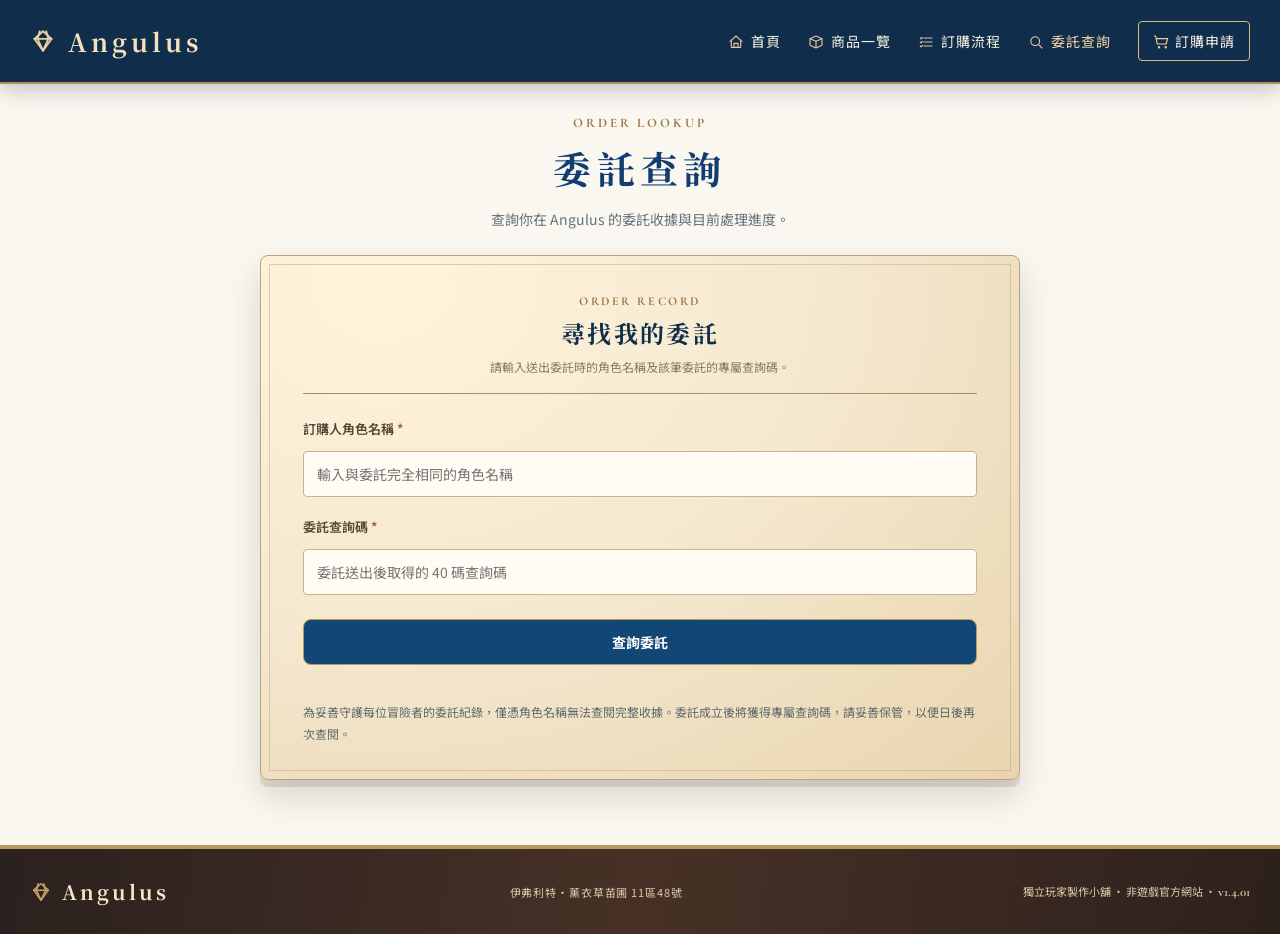
==== commit 179fd5ed: "Add files via upload" ====
--- a/orders.html
+++ b/orders.html
@@ -2,7 +2,7 @@
 <html lang="zh-Hant">
 <head>
  <meta charset="utf-8"><meta name="viewport" content="width=device-width,initial-scale=1">
- <meta name="angulus-version" content="1.4.00">
+ <meta name="angulus-version" content="1.4.01">
  <meta name="theme-color" content="#103b70"><meta name="robots" content="noindex,nofollow">
  <meta name="description" content="Angulus 委託查詢｜使用角色名稱與委託查詢碼查詢收據與委託進度。">
  <title>委託查詢｜Angulus</title>
@@ -10,9 +10,9 @@
  <link rel="preconnect" href="https://fonts.googleapis.com">
  <link rel="preconnect" href="https://fonts.gstatic.com" crossorigin>
  <link rel="stylesheet" href="https://fonts.googleapis.com/css2?family=Noto+Sans+TC:wght@400;500;700&family=Noto+Serif+TC:wght@600;700&family=Cormorant+Garamond:wght@600;700&display=swap">
- <link rel="stylesheet" href="styles.css?v=1.4.00">
- <script src="config.js?v=1.4.00" defer></script>
- <script src="order-lookup.js?v=1.4.00" defer></script>
+ <link rel="stylesheet" href="styles.css?v=1.4.01">
+ <script src="config.js?v=1.4.01" defer></script>
+ <script src="order-lookup.js?v=1.4.01" defer></script>
 </head>
 <body>
  <svg class="icon-sprite" xmlns="http://www.w3.org/2000/svg" aria-hidden="true" style="position:absolute;width:0;height:0;overflow:hidden"><symbol id="ico-gem" viewBox="0 0 24 24" fill="none" stroke="currentColor" stroke-width="1.7" stroke-linecap="round" stroke-linejoin="round"><path d="m12 3 8 7-8 11L4 10l8-7Z"/><path d="M4 10h16M9 3l-2 7 5 11 5-11-2-7"/></symbol><symbol id="ico-home" viewBox="0 0 24 24" fill="none" stroke="currentColor" stroke-width="1.7" stroke-linecap="round" stroke-linejoin="round"><path d="m3 11 9-8 9 8"/><path d="M5 10v10h14V10M9 20v-6h6v6"/></symbol><symbol id="ico-box" viewBox="0 0 24 24" fill="none" stroke="currentColor" stroke-width="1.7" stroke-linecap="round" stroke-linejoin="round"><path d="m3 7 9-4 9 4-9 4-9-4Z"/><path d="M3 7v10l9 4 9-4V7M12 11v10"/></symbol><symbol id="ico-pen" viewBox="0 0 24 24" fill="none" stroke="currentColor" stroke-width="1.7" stroke-linecap="round" stroke-linejoin="round"><path d="m4 20 4.5-1 11-11a2.1 2.1 0 0 0-3-3l-11 11L4 20Z"/><path d="m14.7 6.3 3 3"/></symbol><symbol id="ico-list" viewBox="0 0 24 24" fill="none" stroke="currentColor" stroke-width="1.7" stroke-linecap="round" stroke-linejoin="round"><path d="M9 6h12M9 12h12M9 18h12"/><path d="m3.5 6 1.2 1.2L6.8 5M3.5 12l1.2 1.2L6.8 11M3.5 18l1.2 1.2L6.8 17"/></symbol><symbol id="ico-search" viewBox="0 0 24 24" fill="none" stroke="currentColor" stroke-width="1.7" stroke-linecap="round" stroke-linejoin="round"><circle cx="10.8" cy="10.8" r="6.6"/><path d="m16 16 5 5"/></symbol><symbol id="ico-cart" viewBox="0 0 24 24" fill="none" stroke="currentColor" stroke-width="1.7" stroke-linecap="round" stroke-linejoin="round"><circle cx="9" cy="20" r="1"/><circle cx="19" cy="20" r="1"/><path d="M2 3h2l2.4 12h13.2L22 7H5"/></symbol><symbol id="ico-clock" viewBox="0 0 24 24" fill="none" stroke="currentColor" stroke-width="1.7" stroke-linecap="round" stroke-linejoin="round"><circle cx="12" cy="12" r="9"/><path d="M12 7v5l3 2"/></symbol><symbol id="ico-check" viewBox="0 0 24 24" fill="none" stroke="currentColor" stroke-width="1.7" stroke-linecap="round" stroke-linejoin="round"><circle cx="12" cy="12" r="9"/><path d="m8 12 3 3 5-6"/></symbol><symbol id="ico-gift" viewBox="0 0 24 24" fill="none" stroke="currentColor" stroke-width="1.7" stroke-linecap="round" stroke-linejoin="round"><rect x="3" y="9" width="18" height="12" rx="1"/><path d="M2 9h20M12 9v12M12 9S6 8 6 5a2 2 0 0 1 4 0c0 2 2 4 2 4Zm0 0s6-1 6-4a2 2 0 0 0-4 0c0 2-2 4-2 4Z"/></symbol><symbol id="ico-info" viewBox="0 0 24 24" fill="none" stroke="currentColor" stroke-width="1.7" stroke-linecap="round" stroke-linejoin="round"><circle cx="12" cy="12" r="9"/><path d="M12 11v5M12 8h.01"/></symbol><symbol id="ico-user" viewBox="0 0 24 24" fill="none" stroke="currentColor" stroke-width="1.7" stroke-linecap="round" stroke-linejoin="round"><circle cx="12" cy="8" r="4"/><path d="M4 21c0-4 3-7 8-7s8 3 8 7"/></symbol><symbol id="ico-plus" viewBox="0 0 24 24" fill="none" stroke="currentColor" stroke-width="1.7" stroke-linecap="round" stroke-linejoin="round"><path d="M12 5v14M5 12h14"/></symbol><symbol id="ico-leaf" viewBox="0 0 24 24" fill="none" stroke="currentColor" stroke-width="1.7" stroke-linecap="round" stroke-linejoin="round"><path d="M20 4c-9 0-15 4-15 11a5 5 0 0 0 5 5c7 0 11-6 10-16Z"/><path d="M5 20c3-5 7-8 12-10"/></symbol><symbol id="ico-print" viewBox="0 0 24 24" fill="none" stroke="currentColor" stroke-width="1.7" stroke-linecap="round" stroke-linejoin="round"><path d="M7 9V3h10v6"/><rect x="3" y="9" width="18" height="8" rx="1.5"/><path d="M7 14h10v7H7z"/><path d="M17.5 12h.01"/></symbol></svg>
@@ -43,5 +43,5 @@
    <div class="reorder-actions"><button type="button" class="btn btn-primary" id="lookup-reorder"><svg class="ui-icon btn-icon" aria-hidden="true"><use href="#ico-cart"></use></svg>再訂一次</button><button type="button" class="btn btn-light lookup-print" id="lookup-print"><svg class="ui-icon btn-icon" aria-hidden="true"><use href="#ico-print"></use></svg>列印／另存 PDF</button><p id="lookup-reorder-note" class="reorder-note" role="status" aria-live="polite"></p></div>
   </section>
  </div></main>
- <footer><div class="wrap footer-inner"><div class="footer-brand"><svg class="ui-icon footer-gem" aria-hidden="true"><use href="#ico-gem"></use></svg><strong>Angulus</strong></div><p class="footer-address">伊弗利特・薰衣草苗圃 11區48號</p><small>獨立玩家製作小舖 · 非遊戲官方網站 · <span class="release-version">v1.4.00</span></small></div></footer>
+ <footer><div class="wrap footer-inner"><div class="footer-brand"><svg class="ui-icon footer-gem" aria-hidden="true"><use href="#ico-gem"></use></svg><strong>Angulus</strong></div><p class="footer-address">伊弗利特・薰衣草苗圃 11區48號</p><small>獨立玩家製作小舖 · 非遊戲官方網站 · <span class="release-version">v1.4.01</span></small></div></footer>
 </body></html>
--- a/styles.css
+++ b/styles.css
@@ -4742,3 +4742,7 @@
 /* V1.3.90 — 長網址或長字串自動換行，避免撐寬申請單 */
 .cart-line>div{min-width:0}
 .cart-line small,.cart-line strong{overflow-wrap:anywhere}
+
+/* V1.4.01 - 商品資料同步狀態 */
+.catalog-notice{margin:12px 0 18px;padding:12px 15px;border:1px solid #b99d6d;border-radius:8px;background:#faf3e7;color:#58462d;font-size:13px;line-height:1.7;}
+.catalog-notice[hidden]{display:none;}
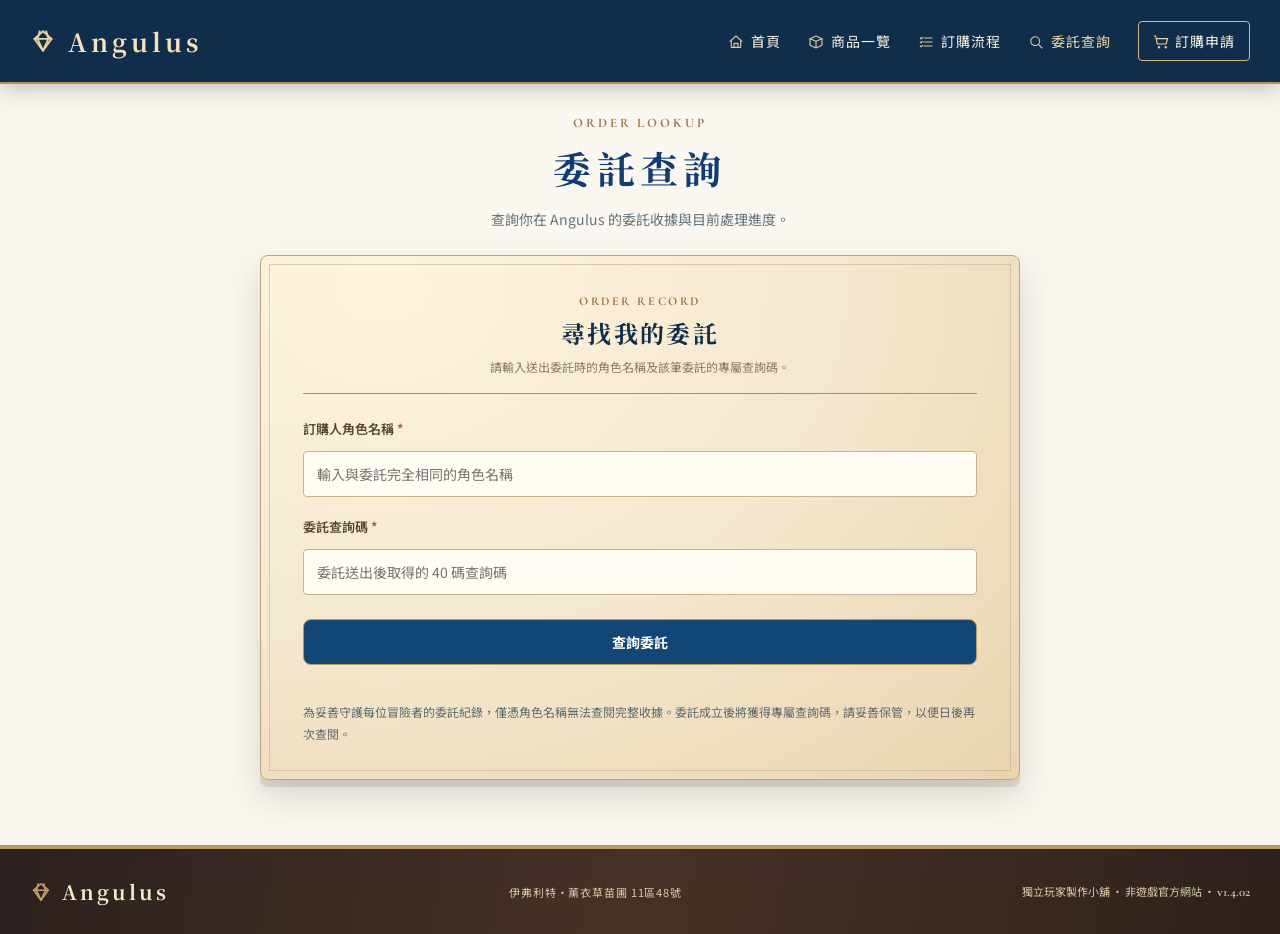
==== commit 8974101f: "Add files via upload" ====
--- a/orders.html
+++ b/orders.html
@@ -2,7 +2,7 @@
 <html lang="zh-Hant">
 <head>
  <meta charset="utf-8"><meta name="viewport" content="width=device-width,initial-scale=1">
- <meta name="angulus-version" content="1.4.01">
+ <meta name="angulus-version" content="1.4.02">
  <meta name="theme-color" content="#103b70"><meta name="robots" content="noindex,nofollow">
  <meta name="description" content="Angulus 委託查詢｜使用角色名稱與委託查詢碼查詢收據與委託進度。">
  <title>委託查詢｜Angulus</title>
@@ -10,9 +10,9 @@
  <link rel="preconnect" href="https://fonts.googleapis.com">
  <link rel="preconnect" href="https://fonts.gstatic.com" crossorigin>
  <link rel="stylesheet" href="https://fonts.googleapis.com/css2?family=Noto+Sans+TC:wght@400;500;700&family=Noto+Serif+TC:wght@600;700&family=Cormorant+Garamond:wght@600;700&display=swap">
- <link rel="stylesheet" href="styles.css?v=1.4.01">
- <script src="config.js?v=1.4.01" defer></script>
- <script src="order-lookup.js?v=1.4.01" defer></script>
+ <link rel="stylesheet" href="styles.css?v=1.4.02">
+ <script src="config.js?v=1.4.02" defer></script>
+ <script src="order-lookup.js?v=1.4.02" defer></script>
 </head>
 <body>
  <svg class="icon-sprite" xmlns="http://www.w3.org/2000/svg" aria-hidden="true" style="position:absolute;width:0;height:0;overflow:hidden"><symbol id="ico-gem" viewBox="0 0 24 24" fill="none" stroke="currentColor" stroke-width="1.7" stroke-linecap="round" stroke-linejoin="round"><path d="m12 3 8 7-8 11L4 10l8-7Z"/><path d="M4 10h16M9 3l-2 7 5 11 5-11-2-7"/></symbol><symbol id="ico-home" viewBox="0 0 24 24" fill="none" stroke="currentColor" stroke-width="1.7" stroke-linecap="round" stroke-linejoin="round"><path d="m3 11 9-8 9 8"/><path d="M5 10v10h14V10M9 20v-6h6v6"/></symbol><symbol id="ico-box" viewBox="0 0 24 24" fill="none" stroke="currentColor" stroke-width="1.7" stroke-linecap="round" stroke-linejoin="round"><path d="m3 7 9-4 9 4-9 4-9-4Z"/><path d="M3 7v10l9 4 9-4V7M12 11v10"/></symbol><symbol id="ico-pen" viewBox="0 0 24 24" fill="none" stroke="currentColor" stroke-width="1.7" stroke-linecap="round" stroke-linejoin="round"><path d="m4 20 4.5-1 11-11a2.1 2.1 0 0 0-3-3l-11 11L4 20Z"/><path d="m14.7 6.3 3 3"/></symbol><symbol id="ico-list" viewBox="0 0 24 24" fill="none" stroke="currentColor" stroke-width="1.7" stroke-linecap="round" stroke-linejoin="round"><path d="M9 6h12M9 12h12M9 18h12"/><path d="m3.5 6 1.2 1.2L6.8 5M3.5 12l1.2 1.2L6.8 11M3.5 18l1.2 1.2L6.8 17"/></symbol><symbol id="ico-search" viewBox="0 0 24 24" fill="none" stroke="currentColor" stroke-width="1.7" stroke-linecap="round" stroke-linejoin="round"><circle cx="10.8" cy="10.8" r="6.6"/><path d="m16 16 5 5"/></symbol><symbol id="ico-cart" viewBox="0 0 24 24" fill="none" stroke="currentColor" stroke-width="1.7" stroke-linecap="round" stroke-linejoin="round"><circle cx="9" cy="20" r="1"/><circle cx="19" cy="20" r="1"/><path d="M2 3h2l2.4 12h13.2L22 7H5"/></symbol><symbol id="ico-clock" viewBox="0 0 24 24" fill="none" stroke="currentColor" stroke-width="1.7" stroke-linecap="round" stroke-linejoin="round"><circle cx="12" cy="12" r="9"/><path d="M12 7v5l3 2"/></symbol><symbol id="ico-check" viewBox="0 0 24 24" fill="none" stroke="currentColor" stroke-width="1.7" stroke-linecap="round" stroke-linejoin="round"><circle cx="12" cy="12" r="9"/><path d="m8 12 3 3 5-6"/></symbol><symbol id="ico-gift" viewBox="0 0 24 24" fill="none" stroke="currentColor" stroke-width="1.7" stroke-linecap="round" stroke-linejoin="round"><rect x="3" y="9" width="18" height="12" rx="1"/><path d="M2 9h20M12 9v12M12 9S6 8 6 5a2 2 0 0 1 4 0c0 2 2 4 2 4Zm0 0s6-1 6-4a2 2 0 0 0-4 0c0 2-2 4-2 4Z"/></symbol><symbol id="ico-info" viewBox="0 0 24 24" fill="none" stroke="currentColor" stroke-width="1.7" stroke-linecap="round" stroke-linejoin="round"><circle cx="12" cy="12" r="9"/><path d="M12 11v5M12 8h.01"/></symbol><symbol id="ico-user" viewBox="0 0 24 24" fill="none" stroke="currentColor" stroke-width="1.7" stroke-linecap="round" stroke-linejoin="round"><circle cx="12" cy="8" r="4"/><path d="M4 21c0-4 3-7 8-7s8 3 8 7"/></symbol><symbol id="ico-plus" viewBox="0 0 24 24" fill="none" stroke="currentColor" stroke-width="1.7" stroke-linecap="round" stroke-linejoin="round"><path d="M12 5v14M5 12h14"/></symbol><symbol id="ico-leaf" viewBox="0 0 24 24" fill="none" stroke="currentColor" stroke-width="1.7" stroke-linecap="round" stroke-linejoin="round"><path d="M20 4c-9 0-15 4-15 11a5 5 0 0 0 5 5c7 0 11-6 10-16Z"/><path d="M5 20c3-5 7-8 12-10"/></symbol><symbol id="ico-print" viewBox="0 0 24 24" fill="none" stroke="currentColor" stroke-width="1.7" stroke-linecap="round" stroke-linejoin="round"><path d="M7 9V3h10v6"/><rect x="3" y="9" width="18" height="8" rx="1.5"/><path d="M7 14h10v7H7z"/><path d="M17.5 12h.01"/></symbol></svg>
@@ -43,5 +43,5 @@
    <div class="reorder-actions"><button type="button" class="btn btn-primary" id="lookup-reorder"><svg class="ui-icon btn-icon" aria-hidden="true"><use href="#ico-cart"></use></svg>再訂一次</button><button type="button" class="btn btn-light lookup-print" id="lookup-print"><svg class="ui-icon btn-icon" aria-hidden="true"><use href="#ico-print"></use></svg>列印／另存 PDF</button><p id="lookup-reorder-note" class="reorder-note" role="status" aria-live="polite"></p></div>
   </section>
  </div></main>
- <footer><div class="wrap footer-inner"><div class="footer-brand"><svg class="ui-icon footer-gem" aria-hidden="true"><use href="#ico-gem"></use></svg><strong>Angulus</strong></div><p class="footer-address">伊弗利特・薰衣草苗圃 11區48號</p><small>獨立玩家製作小舖 · 非遊戲官方網站 · <span class="release-version">v1.4.01</span></small></div></footer>
+ <footer><div class="wrap footer-inner"><div class="footer-brand"><svg class="ui-icon footer-gem" aria-hidden="true"><use href="#ico-gem"></use></svg><strong>Angulus</strong></div><p class="footer-address">伊弗利特・薰衣草苗圃 11區48號</p><small>獨立玩家製作小舖 · 非遊戲官方網站 · <span class="release-version">v1.4.02</span></small></div></footer>
 </body></html>
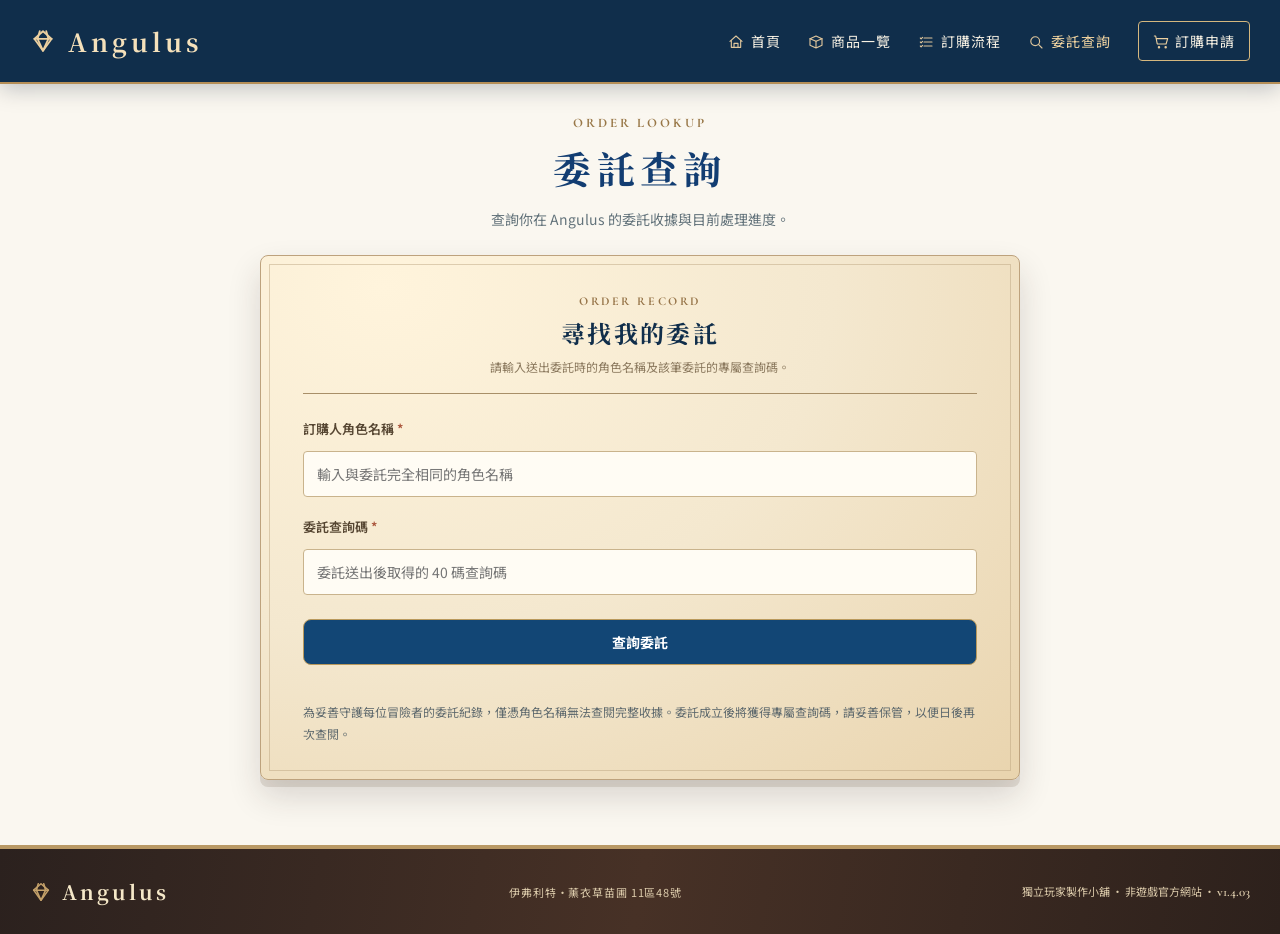
==== commit 5cd21bdc: "Add files via upload" ====
--- a/orders.html
+++ b/orders.html
@@ -2,7 +2,7 @@
 <html lang="zh-Hant">
 <head>
  <meta charset="utf-8"><meta name="viewport" content="width=device-width,initial-scale=1">
- <meta name="angulus-version" content="1.4.02">
+ <meta name="angulus-version" content="1.4.03">
  <meta name="theme-color" content="#103b70"><meta name="robots" content="noindex,nofollow">
  <meta name="description" content="Angulus 委託查詢｜使用角色名稱與委託查詢碼查詢收據與委託進度。">
  <title>委託查詢｜Angulus</title>
@@ -10,9 +10,9 @@
  <link rel="preconnect" href="https://fonts.googleapis.com">
  <link rel="preconnect" href="https://fonts.gstatic.com" crossorigin>
  <link rel="stylesheet" href="https://fonts.googleapis.com/css2?family=Noto+Sans+TC:wght@400;500;700&family=Noto+Serif+TC:wght@600;700&family=Cormorant+Garamond:wght@600;700&display=swap">
- <link rel="stylesheet" href="styles.css?v=1.4.02">
- <script src="config.js?v=1.4.02" defer></script>
- <script src="order-lookup.js?v=1.4.02" defer></script>
+ <link rel="stylesheet" href="styles.css?v=1.4.03">
+ <script src="config.js?v=1.4.03" defer></script>
+ <script src="order-lookup.js?v=1.4.03" defer></script>
 </head>
 <body>
  <svg class="icon-sprite" xmlns="http://www.w3.org/2000/svg" aria-hidden="true" style="position:absolute;width:0;height:0;overflow:hidden"><symbol id="ico-gem" viewBox="0 0 24 24" fill="none" stroke="currentColor" stroke-width="1.7" stroke-linecap="round" stroke-linejoin="round"><path d="m12 3 8 7-8 11L4 10l8-7Z"/><path d="M4 10h16M9 3l-2 7 5 11 5-11-2-7"/></symbol><symbol id="ico-home" viewBox="0 0 24 24" fill="none" stroke="currentColor" stroke-width="1.7" stroke-linecap="round" stroke-linejoin="round"><path d="m3 11 9-8 9 8"/><path d="M5 10v10h14V10M9 20v-6h6v6"/></symbol><symbol id="ico-box" viewBox="0 0 24 24" fill="none" stroke="currentColor" stroke-width="1.7" stroke-linecap="round" stroke-linejoin="round"><path d="m3 7 9-4 9 4-9 4-9-4Z"/><path d="M3 7v10l9 4 9-4V7M12 11v10"/></symbol><symbol id="ico-pen" viewBox="0 0 24 24" fill="none" stroke="currentColor" stroke-width="1.7" stroke-linecap="round" stroke-linejoin="round"><path d="m4 20 4.5-1 11-11a2.1 2.1 0 0 0-3-3l-11 11L4 20Z"/><path d="m14.7 6.3 3 3"/></symbol><symbol id="ico-list" viewBox="0 0 24 24" fill="none" stroke="currentColor" stroke-width="1.7" stroke-linecap="round" stroke-linejoin="round"><path d="M9 6h12M9 12h12M9 18h12"/><path d="m3.5 6 1.2 1.2L6.8 5M3.5 12l1.2 1.2L6.8 11M3.5 18l1.2 1.2L6.8 17"/></symbol><symbol id="ico-search" viewBox="0 0 24 24" fill="none" stroke="currentColor" stroke-width="1.7" stroke-linecap="round" stroke-linejoin="round"><circle cx="10.8" cy="10.8" r="6.6"/><path d="m16 16 5 5"/></symbol><symbol id="ico-cart" viewBox="0 0 24 24" fill="none" stroke="currentColor" stroke-width="1.7" stroke-linecap="round" stroke-linejoin="round"><circle cx="9" cy="20" r="1"/><circle cx="19" cy="20" r="1"/><path d="M2 3h2l2.4 12h13.2L22 7H5"/></symbol><symbol id="ico-clock" viewBox="0 0 24 24" fill="none" stroke="currentColor" stroke-width="1.7" stroke-linecap="round" stroke-linejoin="round"><circle cx="12" cy="12" r="9"/><path d="M12 7v5l3 2"/></symbol><symbol id="ico-check" viewBox="0 0 24 24" fill="none" stroke="currentColor" stroke-width="1.7" stroke-linecap="round" stroke-linejoin="round"><circle cx="12" cy="12" r="9"/><path d="m8 12 3 3 5-6"/></symbol><symbol id="ico-gift" viewBox="0 0 24 24" fill="none" stroke="currentColor" stroke-width="1.7" stroke-linecap="round" stroke-linejoin="round"><rect x="3" y="9" width="18" height="12" rx="1"/><path d="M2 9h20M12 9v12M12 9S6 8 6 5a2 2 0 0 1 4 0c0 2 2 4 2 4Zm0 0s6-1 6-4a2 2 0 0 0-4 0c0 2-2 4-2 4Z"/></symbol><symbol id="ico-info" viewBox="0 0 24 24" fill="none" stroke="currentColor" stroke-width="1.7" stroke-linecap="round" stroke-linejoin="round"><circle cx="12" cy="12" r="9"/><path d="M12 11v5M12 8h.01"/></symbol><symbol id="ico-user" viewBox="0 0 24 24" fill="none" stroke="currentColor" stroke-width="1.7" stroke-linecap="round" stroke-linejoin="round"><circle cx="12" cy="8" r="4"/><path d="M4 21c0-4 3-7 8-7s8 3 8 7"/></symbol><symbol id="ico-plus" viewBox="0 0 24 24" fill="none" stroke="currentColor" stroke-width="1.7" stroke-linecap="round" stroke-linejoin="round"><path d="M12 5v14M5 12h14"/></symbol><symbol id="ico-leaf" viewBox="0 0 24 24" fill="none" stroke="currentColor" stroke-width="1.7" stroke-linecap="round" stroke-linejoin="round"><path d="M20 4c-9 0-15 4-15 11a5 5 0 0 0 5 5c7 0 11-6 10-16Z"/><path d="M5 20c3-5 7-8 12-10"/></symbol><symbol id="ico-print" viewBox="0 0 24 24" fill="none" stroke="currentColor" stroke-width="1.7" stroke-linecap="round" stroke-linejoin="round"><path d="M7 9V3h10v6"/><rect x="3" y="9" width="18" height="8" rx="1.5"/><path d="M7 14h10v7H7z"/><path d="M17.5 12h.01"/></symbol></svg>
@@ -43,5 +43,5 @@
    <div class="reorder-actions"><button type="button" class="btn btn-primary" id="lookup-reorder"><svg class="ui-icon btn-icon" aria-hidden="true"><use href="#ico-cart"></use></svg>再訂一次</button><button type="button" class="btn btn-light lookup-print" id="lookup-print"><svg class="ui-icon btn-icon" aria-hidden="true"><use href="#ico-print"></use></svg>列印／另存 PDF</button><p id="lookup-reorder-note" class="reorder-note" role="status" aria-live="polite"></p></div>
   </section>
  </div></main>
- <footer><div class="wrap footer-inner"><div class="footer-brand"><svg class="ui-icon footer-gem" aria-hidden="true"><use href="#ico-gem"></use></svg><strong>Angulus</strong></div><p class="footer-address">伊弗利特・薰衣草苗圃 11區48號</p><small>獨立玩家製作小舖 · 非遊戲官方網站 · <span class="release-version">v1.4.02</span></small></div></footer>
+ <footer><div class="wrap footer-inner"><div class="footer-brand"><svg class="ui-icon footer-gem" aria-hidden="true"><use href="#ico-gem"></use></svg><strong>Angulus</strong></div><p class="footer-address">伊弗利特・薰衣草苗圃 11區48號</p><small>獨立玩家製作小舖 · 非遊戲官方網站 · <span class="release-version">v1.4.03</span></small></div></footer>
 </body></html>
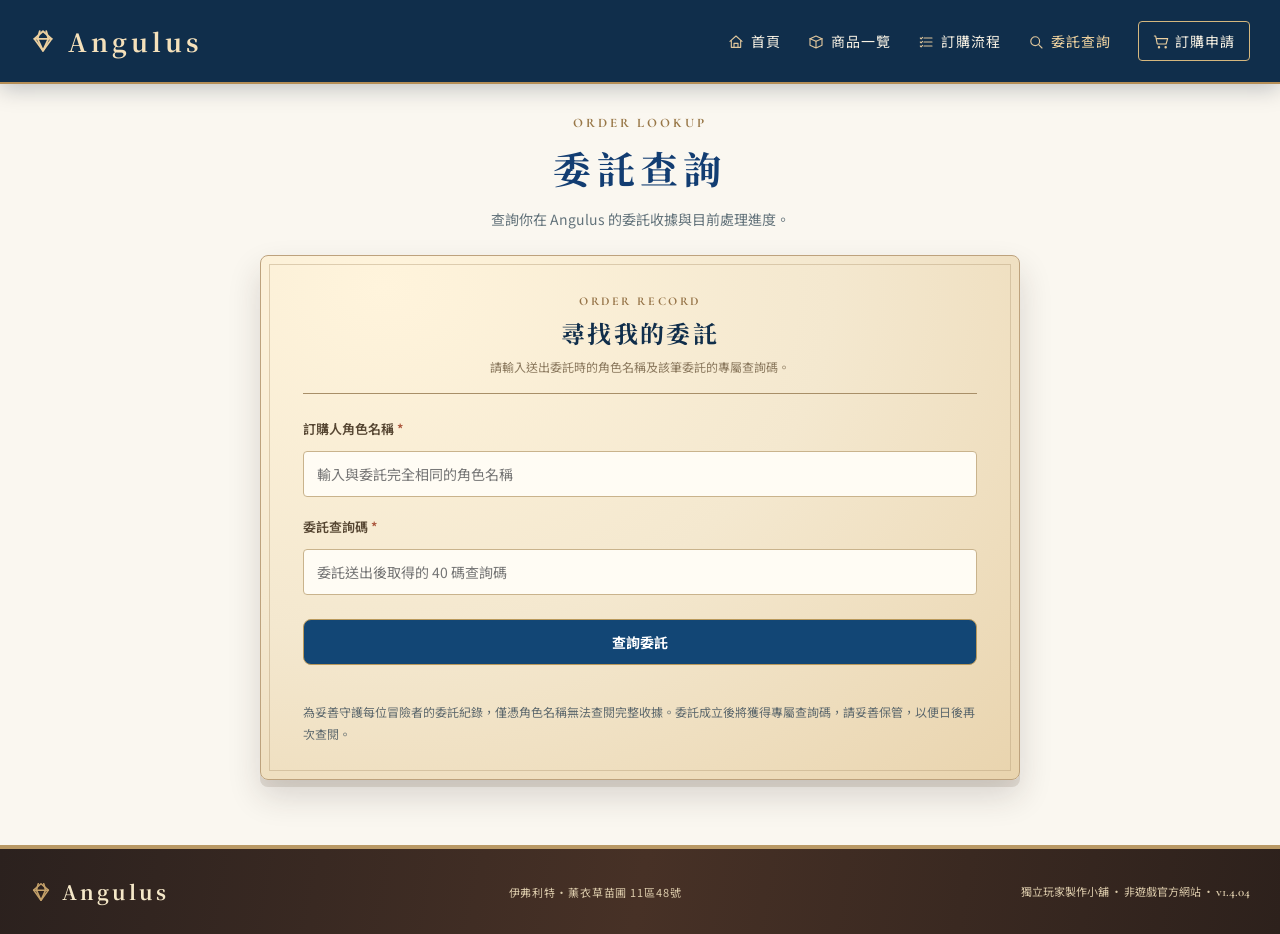
==== commit 12a61bfb: "Add files via upload" ====
--- a/orders.html
+++ b/orders.html
@@ -2,7 +2,7 @@
 <html lang="zh-Hant">
 <head>
  <meta charset="utf-8"><meta name="viewport" content="width=device-width,initial-scale=1">
- <meta name="angulus-version" content="1.4.03">
+ <meta name="angulus-version" content="1.4.04">
  <meta name="theme-color" content="#103b70"><meta name="robots" content="noindex,nofollow">
  <meta name="description" content="Angulus 委託查詢｜使用角色名稱與委託查詢碼查詢收據與委託進度。">
  <title>委託查詢｜Angulus</title>
@@ -10,9 +10,9 @@
  <link rel="preconnect" href="https://fonts.googleapis.com">
  <link rel="preconnect" href="https://fonts.gstatic.com" crossorigin>
  <link rel="stylesheet" href="https://fonts.googleapis.com/css2?family=Noto+Sans+TC:wght@400;500;700&family=Noto+Serif+TC:wght@600;700&family=Cormorant+Garamond:wght@600;700&display=swap">
- <link rel="stylesheet" href="styles.css?v=1.4.03">
- <script src="config.js?v=1.4.03" defer></script>
- <script src="order-lookup.js?v=1.4.03" defer></script>
+ <link rel="stylesheet" href="styles.css?v=1.4.04">
+ <script src="config.js?v=1.4.04" defer></script>
+ <script src="order-lookup.js?v=1.4.04" defer></script>
 </head>
 <body>
  <svg class="icon-sprite" xmlns="http://www.w3.org/2000/svg" aria-hidden="true" style="position:absolute;width:0;height:0;overflow:hidden"><symbol id="ico-gem" viewBox="0 0 24 24" fill="none" stroke="currentColor" stroke-width="1.7" stroke-linecap="round" stroke-linejoin="round"><path d="m12 3 8 7-8 11L4 10l8-7Z"/><path d="M4 10h16M9 3l-2 7 5 11 5-11-2-7"/></symbol><symbol id="ico-home" viewBox="0 0 24 24" fill="none" stroke="currentColor" stroke-width="1.7" stroke-linecap="round" stroke-linejoin="round"><path d="m3 11 9-8 9 8"/><path d="M5 10v10h14V10M9 20v-6h6v6"/></symbol><symbol id="ico-box" viewBox="0 0 24 24" fill="none" stroke="currentColor" stroke-width="1.7" stroke-linecap="round" stroke-linejoin="round"><path d="m3 7 9-4 9 4-9 4-9-4Z"/><path d="M3 7v10l9 4 9-4V7M12 11v10"/></symbol><symbol id="ico-pen" viewBox="0 0 24 24" fill="none" stroke="currentColor" stroke-width="1.7" stroke-linecap="round" stroke-linejoin="round"><path d="m4 20 4.5-1 11-11a2.1 2.1 0 0 0-3-3l-11 11L4 20Z"/><path d="m14.7 6.3 3 3"/></symbol><symbol id="ico-list" viewBox="0 0 24 24" fill="none" stroke="currentColor" stroke-width="1.7" stroke-linecap="round" stroke-linejoin="round"><path d="M9 6h12M9 12h12M9 18h12"/><path d="m3.5 6 1.2 1.2L6.8 5M3.5 12l1.2 1.2L6.8 11M3.5 18l1.2 1.2L6.8 17"/></symbol><symbol id="ico-search" viewBox="0 0 24 24" fill="none" stroke="currentColor" stroke-width="1.7" stroke-linecap="round" stroke-linejoin="round"><circle cx="10.8" cy="10.8" r="6.6"/><path d="m16 16 5 5"/></symbol><symbol id="ico-cart" viewBox="0 0 24 24" fill="none" stroke="currentColor" stroke-width="1.7" stroke-linecap="round" stroke-linejoin="round"><circle cx="9" cy="20" r="1"/><circle cx="19" cy="20" r="1"/><path d="M2 3h2l2.4 12h13.2L22 7H5"/></symbol><symbol id="ico-clock" viewBox="0 0 24 24" fill="none" stroke="currentColor" stroke-width="1.7" stroke-linecap="round" stroke-linejoin="round"><circle cx="12" cy="12" r="9"/><path d="M12 7v5l3 2"/></symbol><symbol id="ico-check" viewBox="0 0 24 24" fill="none" stroke="currentColor" stroke-width="1.7" stroke-linecap="round" stroke-linejoin="round"><circle cx="12" cy="12" r="9"/><path d="m8 12 3 3 5-6"/></symbol><symbol id="ico-gift" viewBox="0 0 24 24" fill="none" stroke="currentColor" stroke-width="1.7" stroke-linecap="round" stroke-linejoin="round"><rect x="3" y="9" width="18" height="12" rx="1"/><path d="M2 9h20M12 9v12M12 9S6 8 6 5a2 2 0 0 1 4 0c0 2 2 4 2 4Zm0 0s6-1 6-4a2 2 0 0 0-4 0c0 2-2 4-2 4Z"/></symbol><symbol id="ico-info" viewBox="0 0 24 24" fill="none" stroke="currentColor" stroke-width="1.7" stroke-linecap="round" stroke-linejoin="round"><circle cx="12" cy="12" r="9"/><path d="M12 11v5M12 8h.01"/></symbol><symbol id="ico-user" viewBox="0 0 24 24" fill="none" stroke="currentColor" stroke-width="1.7" stroke-linecap="round" stroke-linejoin="round"><circle cx="12" cy="8" r="4"/><path d="M4 21c0-4 3-7 8-7s8 3 8 7"/></symbol><symbol id="ico-plus" viewBox="0 0 24 24" fill="none" stroke="currentColor" stroke-width="1.7" stroke-linecap="round" stroke-linejoin="round"><path d="M12 5v14M5 12h14"/></symbol><symbol id="ico-leaf" viewBox="0 0 24 24" fill="none" stroke="currentColor" stroke-width="1.7" stroke-linecap="round" stroke-linejoin="round"><path d="M20 4c-9 0-15 4-15 11a5 5 0 0 0 5 5c7 0 11-6 10-16Z"/><path d="M5 20c3-5 7-8 12-10"/></symbol><symbol id="ico-print" viewBox="0 0 24 24" fill="none" stroke="currentColor" stroke-width="1.7" stroke-linecap="round" stroke-linejoin="round"><path d="M7 9V3h10v6"/><rect x="3" y="9" width="18" height="8" rx="1.5"/><path d="M7 14h10v7H7z"/><path d="M17.5 12h.01"/></symbol></svg>
@@ -43,5 +43,5 @@
    <div class="reorder-actions"><button type="button" class="btn btn-primary" id="lookup-reorder"><svg class="ui-icon btn-icon" aria-hidden="true"><use href="#ico-cart"></use></svg>再訂一次</button><button type="button" class="btn btn-light lookup-print" id="lookup-print"><svg class="ui-icon btn-icon" aria-hidden="true"><use href="#ico-print"></use></svg>列印／另存 PDF</button><p id="lookup-reorder-note" class="reorder-note" role="status" aria-live="polite"></p></div>
   </section>
  </div></main>
- <footer><div class="wrap footer-inner"><div class="footer-brand"><svg class="ui-icon footer-gem" aria-hidden="true"><use href="#ico-gem"></use></svg><strong>Angulus</strong></div><p class="footer-address">伊弗利特・薰衣草苗圃 11區48號</p><small>獨立玩家製作小舖 · 非遊戲官方網站 · <span class="release-version">v1.4.03</span></small></div></footer>
+ <footer><div class="wrap footer-inner"><div class="footer-brand"><svg class="ui-icon footer-gem" aria-hidden="true"><use href="#ico-gem"></use></svg><strong>Angulus</strong></div><p class="footer-address">伊弗利特・薰衣草苗圃 11區48號</p><small>獨立玩家製作小舖 · 非遊戲官方網站 · <span class="release-version">v1.4.04</span></small></div></footer>
 </body></html>
--- a/styles.css
+++ b/styles.css
@@ -4746,3 +4746,14 @@
 /* V1.4.01 - 商品資料同步狀態 */
 .catalog-notice{margin:12px 0 18px;padding:12px 15px;border:1px solid #b99d6d;border-radius:8px;background:#faf3e7;color:#58462d;font-size:13px;line-height:1.7;}
 .catalog-notice[hidden]{display:none;}
+
+/* V1.4.04：Google 試算表可增加任意訂製方式，選項自適應排版。 */
+#equipment-set-options.equipment-set-options,
+#equipment-set-options.equipment-set-options:has([data-equipment-set="宇宙工具專用"]:not([hidden])) {
+  grid-template-columns: repeat(auto-fit,minmax(min(100%,145px),1fr));
+}
+#equipment-set-options .equipment-set-choice small {font-size:12px;}
+@media (max-width:480px) {
+  #equipment-set-options.equipment-set-options {grid-template-columns: repeat(2,minmax(0,1fr));}
+  #equipment-set-options .equipment-set-choice small {font-size:12px;}
+}
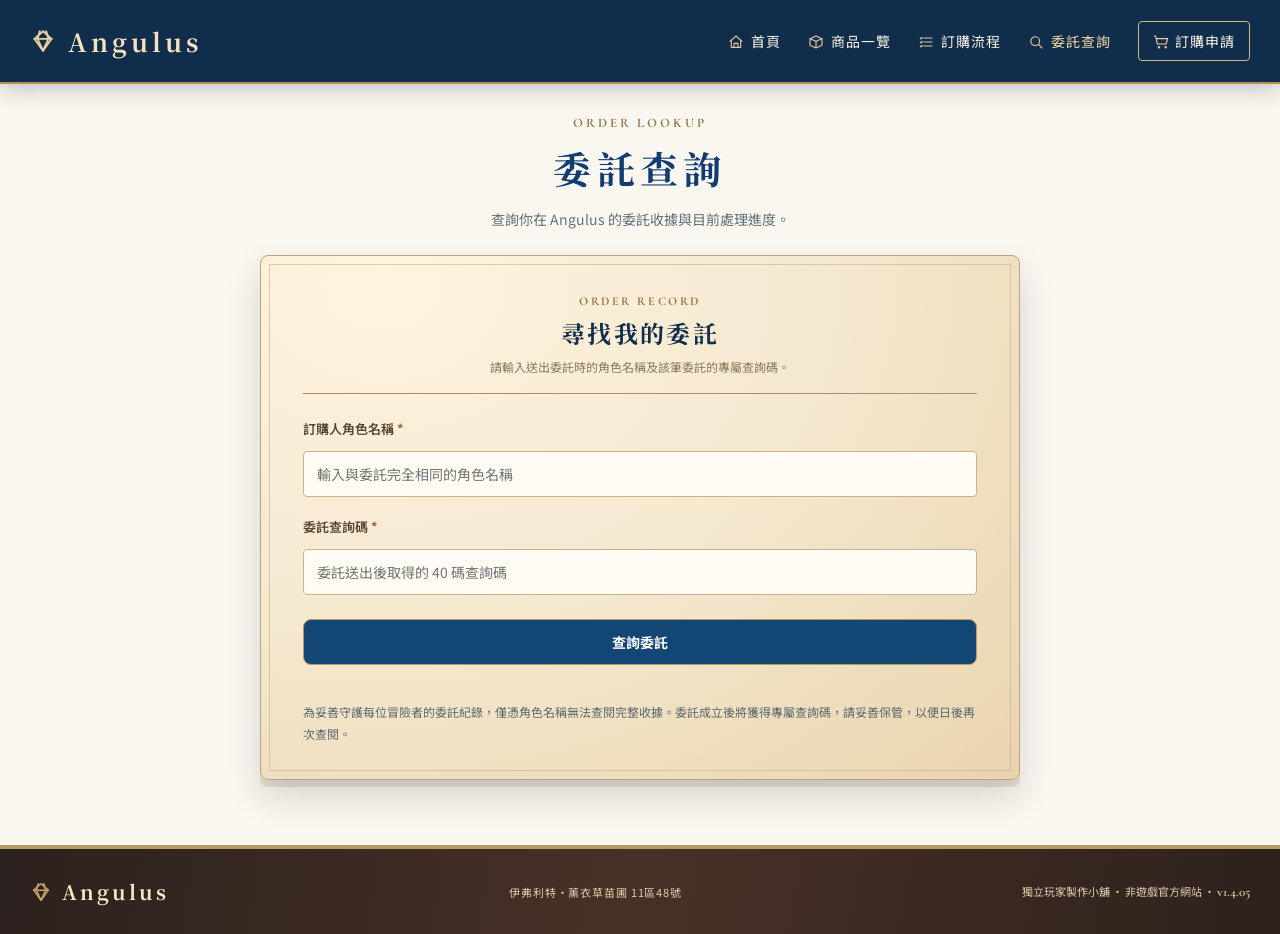
==== commit 457e5967: "Add files via upload" ====
--- a/orders.html
+++ b/orders.html
@@ -2,7 +2,7 @@
 <html lang="zh-Hant">
 <head>
  <meta charset="utf-8"><meta name="viewport" content="width=device-width,initial-scale=1">
- <meta name="angulus-version" content="1.4.04">
+ <meta name="angulus-version" content="1.4.05">
  <meta name="theme-color" content="#103b70"><meta name="robots" content="noindex,nofollow">
  <meta name="description" content="Angulus 委託查詢｜使用角色名稱與委託查詢碼查詢收據與委託進度。">
  <title>委託查詢｜Angulus</title>
@@ -10,9 +10,9 @@
  <link rel="preconnect" href="https://fonts.googleapis.com">
  <link rel="preconnect" href="https://fonts.gstatic.com" crossorigin>
  <link rel="stylesheet" href="https://fonts.googleapis.com/css2?family=Noto+Sans+TC:wght@400;500;700&family=Noto+Serif+TC:wght@600;700&family=Cormorant+Garamond:wght@600;700&display=swap">
- <link rel="stylesheet" href="styles.css?v=1.4.04">
- <script src="config.js?v=1.4.04" defer></script>
- <script src="order-lookup.js?v=1.4.04" defer></script>
+ <link rel="stylesheet" href="styles.css?v=1.4.05">
+ <script src="config.js?v=1.4.05" defer></script>
+ <script src="order-lookup.js?v=1.4.05" defer></script>
 </head>
 <body>
  <svg class="icon-sprite" xmlns="http://www.w3.org/2000/svg" aria-hidden="true" style="position:absolute;width:0;height:0;overflow:hidden"><symbol id="ico-gem" viewBox="0 0 24 24" fill="none" stroke="currentColor" stroke-width="1.7" stroke-linecap="round" stroke-linejoin="round"><path d="m12 3 8 7-8 11L4 10l8-7Z"/><path d="M4 10h16M9 3l-2 7 5 11 5-11-2-7"/></symbol><symbol id="ico-home" viewBox="0 0 24 24" fill="none" stroke="currentColor" stroke-width="1.7" stroke-linecap="round" stroke-linejoin="round"><path d="m3 11 9-8 9 8"/><path d="M5 10v10h14V10M9 20v-6h6v6"/></symbol><symbol id="ico-box" viewBox="0 0 24 24" fill="none" stroke="currentColor" stroke-width="1.7" stroke-linecap="round" stroke-linejoin="round"><path d="m3 7 9-4 9 4-9 4-9-4Z"/><path d="M3 7v10l9 4 9-4V7M12 11v10"/></symbol><symbol id="ico-pen" viewBox="0 0 24 24" fill="none" stroke="currentColor" stroke-width="1.7" stroke-linecap="round" stroke-linejoin="round"><path d="m4 20 4.5-1 11-11a2.1 2.1 0 0 0-3-3l-11 11L4 20Z"/><path d="m14.7 6.3 3 3"/></symbol><symbol id="ico-list" viewBox="0 0 24 24" fill="none" stroke="currentColor" stroke-width="1.7" stroke-linecap="round" stroke-linejoin="round"><path d="M9 6h12M9 12h12M9 18h12"/><path d="m3.5 6 1.2 1.2L6.8 5M3.5 12l1.2 1.2L6.8 11M3.5 18l1.2 1.2L6.8 17"/></symbol><symbol id="ico-search" viewBox="0 0 24 24" fill="none" stroke="currentColor" stroke-width="1.7" stroke-linecap="round" stroke-linejoin="round"><circle cx="10.8" cy="10.8" r="6.6"/><path d="m16 16 5 5"/></symbol><symbol id="ico-cart" viewBox="0 0 24 24" fill="none" stroke="currentColor" stroke-width="1.7" stroke-linecap="round" stroke-linejoin="round"><circle cx="9" cy="20" r="1"/><circle cx="19" cy="20" r="1"/><path d="M2 3h2l2.4 12h13.2L22 7H5"/></symbol><symbol id="ico-clock" viewBox="0 0 24 24" fill="none" stroke="currentColor" stroke-width="1.7" stroke-linecap="round" stroke-linejoin="round"><circle cx="12" cy="12" r="9"/><path d="M12 7v5l3 2"/></symbol><symbol id="ico-check" viewBox="0 0 24 24" fill="none" stroke="currentColor" stroke-width="1.7" stroke-linecap="round" stroke-linejoin="round"><circle cx="12" cy="12" r="9"/><path d="m8 12 3 3 5-6"/></symbol><symbol id="ico-gift" viewBox="0 0 24 24" fill="none" stroke="currentColor" stroke-width="1.7" stroke-linecap="round" stroke-linejoin="round"><rect x="3" y="9" width="18" height="12" rx="1"/><path d="M2 9h20M12 9v12M12 9S6 8 6 5a2 2 0 0 1 4 0c0 2 2 4 2 4Zm0 0s6-1 6-4a2 2 0 0 0-4 0c0 2-2 4-2 4Z"/></symbol><symbol id="ico-info" viewBox="0 0 24 24" fill="none" stroke="currentColor" stroke-width="1.7" stroke-linecap="round" stroke-linejoin="round"><circle cx="12" cy="12" r="9"/><path d="M12 11v5M12 8h.01"/></symbol><symbol id="ico-user" viewBox="0 0 24 24" fill="none" stroke="currentColor" stroke-width="1.7" stroke-linecap="round" stroke-linejoin="round"><circle cx="12" cy="8" r="4"/><path d="M4 21c0-4 3-7 8-7s8 3 8 7"/></symbol><symbol id="ico-plus" viewBox="0 0 24 24" fill="none" stroke="currentColor" stroke-width="1.7" stroke-linecap="round" stroke-linejoin="round"><path d="M12 5v14M5 12h14"/></symbol><symbol id="ico-leaf" viewBox="0 0 24 24" fill="none" stroke="currentColor" stroke-width="1.7" stroke-linecap="round" stroke-linejoin="round"><path d="M20 4c-9 0-15 4-15 11a5 5 0 0 0 5 5c7 0 11-6 10-16Z"/><path d="M5 20c3-5 7-8 12-10"/></symbol><symbol id="ico-print" viewBox="0 0 24 24" fill="none" stroke="currentColor" stroke-width="1.7" stroke-linecap="round" stroke-linejoin="round"><path d="M7 9V3h10v6"/><rect x="3" y="9" width="18" height="8" rx="1.5"/><path d="M7 14h10v7H7z"/><path d="M17.5 12h.01"/></symbol></svg>
@@ -43,5 +43,5 @@
    <div class="reorder-actions"><button type="button" class="btn btn-primary" id="lookup-reorder"><svg class="ui-icon btn-icon" aria-hidden="true"><use href="#ico-cart"></use></svg>再訂一次</button><button type="button" class="btn btn-light lookup-print" id="lookup-print"><svg class="ui-icon btn-icon" aria-hidden="true"><use href="#ico-print"></use></svg>列印／另存 PDF</button><p id="lookup-reorder-note" class="reorder-note" role="status" aria-live="polite"></p></div>
   </section>
  </div></main>
- <footer><div class="wrap footer-inner"><div class="footer-brand"><svg class="ui-icon footer-gem" aria-hidden="true"><use href="#ico-gem"></use></svg><strong>Angulus</strong></div><p class="footer-address">伊弗利特・薰衣草苗圃 11區48號</p><small>獨立玩家製作小舖 · 非遊戲官方網站 · <span class="release-version">v1.4.04</span></small></div></footer>
+ <footer><div class="wrap footer-inner"><div class="footer-brand"><svg class="ui-icon footer-gem" aria-hidden="true"><use href="#ico-gem"></use></svg><strong>Angulus</strong></div><p class="footer-address">伊弗利特・薰衣草苗圃 11區48號</p><small>獨立玩家製作小舖 · 非遊戲官方網站 · <span class="release-version">v1.4.05</span></small></div></footer>
 </body></html>
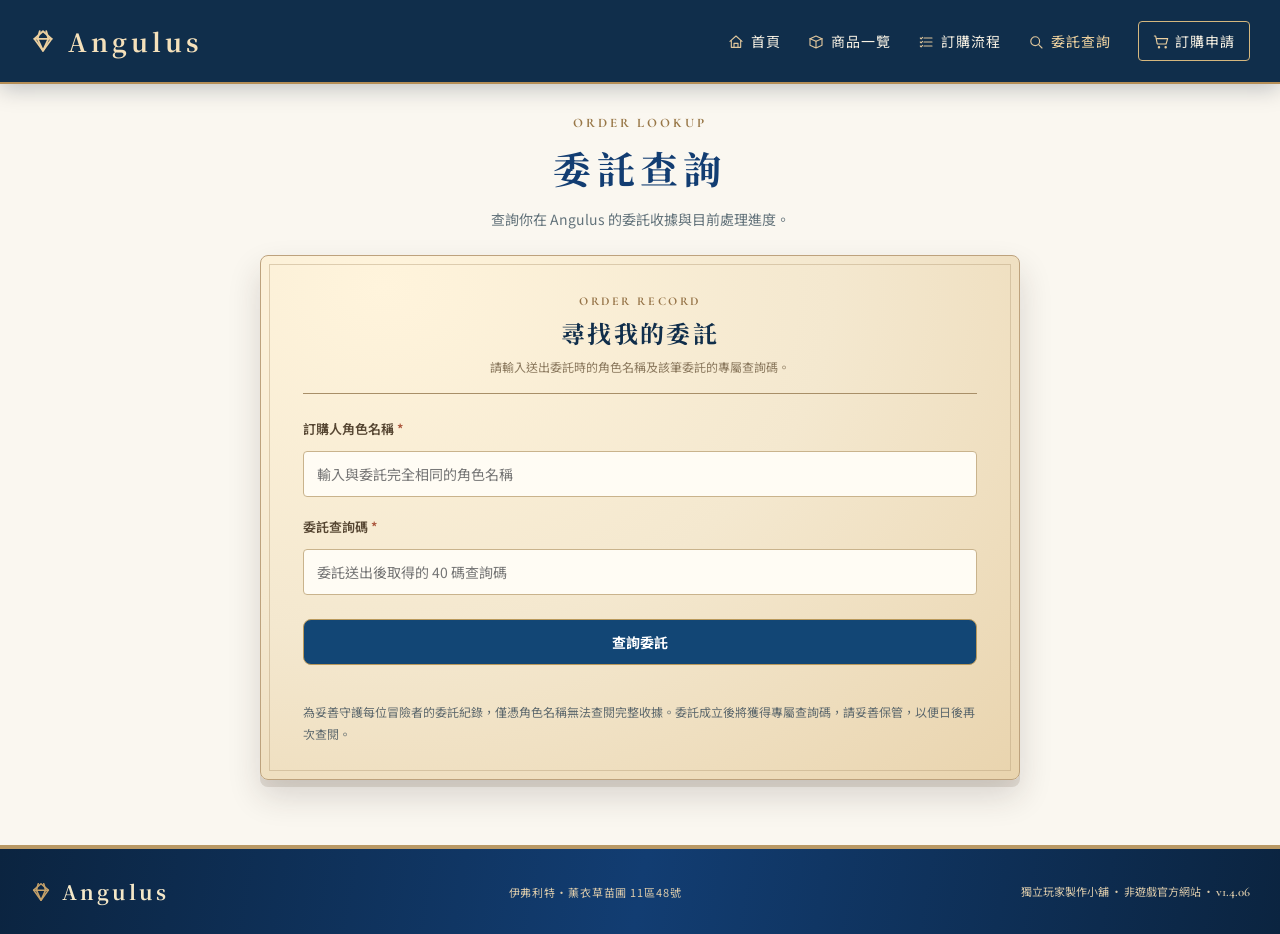
==== commit b18ead66: "Add files via upload" ====
--- a/orders.html
+++ b/orders.html
@@ -2,7 +2,7 @@
 <html lang="zh-Hant">
 <head>
  <meta charset="utf-8"><meta name="viewport" content="width=device-width,initial-scale=1">
- <meta name="angulus-version" content="1.4.05">
+ <meta name="angulus-version" content="1.4.06">
  <meta name="theme-color" content="#103b70"><meta name="robots" content="noindex,nofollow">
  <meta name="description" content="Angulus 委託查詢｜使用角色名稱與委託查詢碼查詢收據與委託進度。">
  <title>委託查詢｜Angulus</title>
@@ -10,9 +10,9 @@
  <link rel="preconnect" href="https://fonts.googleapis.com">
  <link rel="preconnect" href="https://fonts.gstatic.com" crossorigin>
  <link rel="stylesheet" href="https://fonts.googleapis.com/css2?family=Noto+Sans+TC:wght@400;500;700&family=Noto+Serif+TC:wght@600;700&family=Cormorant+Garamond:wght@600;700&display=swap">
- <link rel="stylesheet" href="styles.css?v=1.4.05">
- <script src="config.js?v=1.4.05" defer></script>
- <script src="order-lookup.js?v=1.4.05" defer></script>
+ <link rel="stylesheet" href="styles.css?v=1.4.06">
+ <script src="config.js?v=1.4.06" defer></script>
+ <script src="order-lookup.js?v=1.4.06" defer></script>
 </head>
 <body>
  <svg class="icon-sprite" xmlns="http://www.w3.org/2000/svg" aria-hidden="true" style="position:absolute;width:0;height:0;overflow:hidden"><symbol id="ico-gem" viewBox="0 0 24 24" fill="none" stroke="currentColor" stroke-width="1.7" stroke-linecap="round" stroke-linejoin="round"><path d="m12 3 8 7-8 11L4 10l8-7Z"/><path d="M4 10h16M9 3l-2 7 5 11 5-11-2-7"/></symbol><symbol id="ico-home" viewBox="0 0 24 24" fill="none" stroke="currentColor" stroke-width="1.7" stroke-linecap="round" stroke-linejoin="round"><path d="m3 11 9-8 9 8"/><path d="M5 10v10h14V10M9 20v-6h6v6"/></symbol><symbol id="ico-box" viewBox="0 0 24 24" fill="none" stroke="currentColor" stroke-width="1.7" stroke-linecap="round" stroke-linejoin="round"><path d="m3 7 9-4 9 4-9 4-9-4Z"/><path d="M3 7v10l9 4 9-4V7M12 11v10"/></symbol><symbol id="ico-pen" viewBox="0 0 24 24" fill="none" stroke="currentColor" stroke-width="1.7" stroke-linecap="round" stroke-linejoin="round"><path d="m4 20 4.5-1 11-11a2.1 2.1 0 0 0-3-3l-11 11L4 20Z"/><path d="m14.7 6.3 3 3"/></symbol><symbol id="ico-list" viewBox="0 0 24 24" fill="none" stroke="currentColor" stroke-width="1.7" stroke-linecap="round" stroke-linejoin="round"><path d="M9 6h12M9 12h12M9 18h12"/><path d="m3.5 6 1.2 1.2L6.8 5M3.5 12l1.2 1.2L6.8 11M3.5 18l1.2 1.2L6.8 17"/></symbol><symbol id="ico-search" viewBox="0 0 24 24" fill="none" stroke="currentColor" stroke-width="1.7" stroke-linecap="round" stroke-linejoin="round"><circle cx="10.8" cy="10.8" r="6.6"/><path d="m16 16 5 5"/></symbol><symbol id="ico-cart" viewBox="0 0 24 24" fill="none" stroke="currentColor" stroke-width="1.7" stroke-linecap="round" stroke-linejoin="round"><circle cx="9" cy="20" r="1"/><circle cx="19" cy="20" r="1"/><path d="M2 3h2l2.4 12h13.2L22 7H5"/></symbol><symbol id="ico-clock" viewBox="0 0 24 24" fill="none" stroke="currentColor" stroke-width="1.7" stroke-linecap="round" stroke-linejoin="round"><circle cx="12" cy="12" r="9"/><path d="M12 7v5l3 2"/></symbol><symbol id="ico-check" viewBox="0 0 24 24" fill="none" stroke="currentColor" stroke-width="1.7" stroke-linecap="round" stroke-linejoin="round"><circle cx="12" cy="12" r="9"/><path d="m8 12 3 3 5-6"/></symbol><symbol id="ico-gift" viewBox="0 0 24 24" fill="none" stroke="currentColor" stroke-width="1.7" stroke-linecap="round" stroke-linejoin="round"><rect x="3" y="9" width="18" height="12" rx="1"/><path d="M2 9h20M12 9v12M12 9S6 8 6 5a2 2 0 0 1 4 0c0 2 2 4 2 4Zm0 0s6-1 6-4a2 2 0 0 0-4 0c0 2-2 4-2 4Z"/></symbol><symbol id="ico-info" viewBox="0 0 24 24" fill="none" stroke="currentColor" stroke-width="1.7" stroke-linecap="round" stroke-linejoin="round"><circle cx="12" cy="12" r="9"/><path d="M12 11v5M12 8h.01"/></symbol><symbol id="ico-user" viewBox="0 0 24 24" fill="none" stroke="currentColor" stroke-width="1.7" stroke-linecap="round" stroke-linejoin="round"><circle cx="12" cy="8" r="4"/><path d="M4 21c0-4 3-7 8-7s8 3 8 7"/></symbol><symbol id="ico-plus" viewBox="0 0 24 24" fill="none" stroke="currentColor" stroke-width="1.7" stroke-linecap="round" stroke-linejoin="round"><path d="M12 5v14M5 12h14"/></symbol><symbol id="ico-leaf" viewBox="0 0 24 24" fill="none" stroke="currentColor" stroke-width="1.7" stroke-linecap="round" stroke-linejoin="round"><path d="M20 4c-9 0-15 4-15 11a5 5 0 0 0 5 5c7 0 11-6 10-16Z"/><path d="M5 20c3-5 7-8 12-10"/></symbol><symbol id="ico-print" viewBox="0 0 24 24" fill="none" stroke="currentColor" stroke-width="1.7" stroke-linecap="round" stroke-linejoin="round"><path d="M7 9V3h10v6"/><rect x="3" y="9" width="18" height="8" rx="1.5"/><path d="M7 14h10v7H7z"/><path d="M17.5 12h.01"/></symbol></svg>
@@ -43,5 +43,5 @@
    <div class="reorder-actions"><button type="button" class="btn btn-primary" id="lookup-reorder"><svg class="ui-icon btn-icon" aria-hidden="true"><use href="#ico-cart"></use></svg>再訂一次</button><button type="button" class="btn btn-light lookup-print" id="lookup-print"><svg class="ui-icon btn-icon" aria-hidden="true"><use href="#ico-print"></use></svg>列印／另存 PDF</button><p id="lookup-reorder-note" class="reorder-note" role="status" aria-live="polite"></p></div>
   </section>
  </div></main>
- <footer><div class="wrap footer-inner"><div class="footer-brand"><svg class="ui-icon footer-gem" aria-hidden="true"><use href="#ico-gem"></use></svg><strong>Angulus</strong></div><p class="footer-address">伊弗利特・薰衣草苗圃 11區48號</p><small>獨立玩家製作小舖 · 非遊戲官方網站 · <span class="release-version">v1.4.05</span></small></div></footer>
+ <footer><div class="wrap footer-inner"><div class="footer-brand"><svg class="ui-icon footer-gem" aria-hidden="true"><use href="#ico-gem"></use></svg><strong>Angulus</strong></div><p class="footer-address">伊弗利特・薰衣草苗圃 11區48號</p><small>獨立玩家製作小舖 · 非遊戲官方網站 · <span class="release-version">v1.4.06</span></small></div></footer>
 </body></html>
--- a/styles.css
+++ b/styles.css
@@ -4757,3 +4757,31 @@
   #equipment-set-options.equipment-set-options {grid-template-columns: repeat(2,minmax(0,1fr));}
   #equipment-set-options .equipment-set-choice small {font-size:12px;}
 }
+
+/* V1.4.06 — 一、手機版縮短：店舖資訊一行、商品卡緊湊 */
+@media(max-width:760px){
+ .shop-location-inner{display:flex!important;flex-wrap:wrap;align-items:center;justify-content:center;gap:0 6px!important;padding-top:10px!important;padding-bottom:10px!important}
+ .shop-location-heading,.shop-location-label{display:none!important}
+ .shop-location-detail{display:inline-flex!important;padding:0!important;border:0!important;grid-template-columns:none!important;min-height:0!important}
+ .shop-location-detail strong{font-size:13px!important}
+ .shop-location-detail+.shop-location-detail::before{content:'・';color:#c4a16a;margin-right:6px}
+ .shop-location-detail:nth-of-type(3) strong::before{content:'店主 ';color:#d9c7a3;font-weight:500}
+ .product-grid .product-card{padding-top:12px!important;padding-bottom:12px!important}
+ .product-card .pack-tag{margin-bottom:6px!important}
+ .product-card .product-info p{display:-webkit-box;-webkit-line-clamp:2;-webkit-box-orient:vertical;overflow:hidden;margin-bottom:10px!important}
+}
+
+/* V1.4.06 — 二、橫跨兩欄的卡片改左右排列（桌面版） */
+@media(min-width:761px){
+ .product-grid>.product-card:first-child:nth-last-child(odd){min-height:0!important}
+ .product-grid>.product-card:first-child:nth-last-child(odd) .product-info{display:grid!important;grid-template-columns:minmax(0,1fr) auto;column-gap:32px;align-items:center}
+ .product-grid>.product-card:first-child:nth-last-child(odd) .product-info>*{grid-column:1;justify-self:start}
+ .product-grid>.product-card:first-child:nth-last-child(odd) .product-bottom{grid-column:2!important;grid-row:1/span 6;align-self:end;justify-self:end!important;margin:0!important;padding:30px 0 0!important;border:0!important}
+ .product-grid>.product-card:first-child:nth-last-child(odd) .product-purchase{flex-direction:column;align-items:flex-end;gap:12px}
+ .product-grid>.product-card:first-child:nth-last-child(odd) .price{font-size:28px!important}
+ .product-grid>.product-card:first-child:nth-last-child(odd) .product-info p{margin-bottom:0!important}
+}
+.product-grid>.product-card.is-selected:first-child:nth-last-child(odd){background:#FFF4DF!important}
+
+/* V1.4.06 — 三、頁尾改深藍，與導覽列呼應 */
+footer{background:linear-gradient(100deg,#0b2440,#123d72 50%,#0b2440)!important}
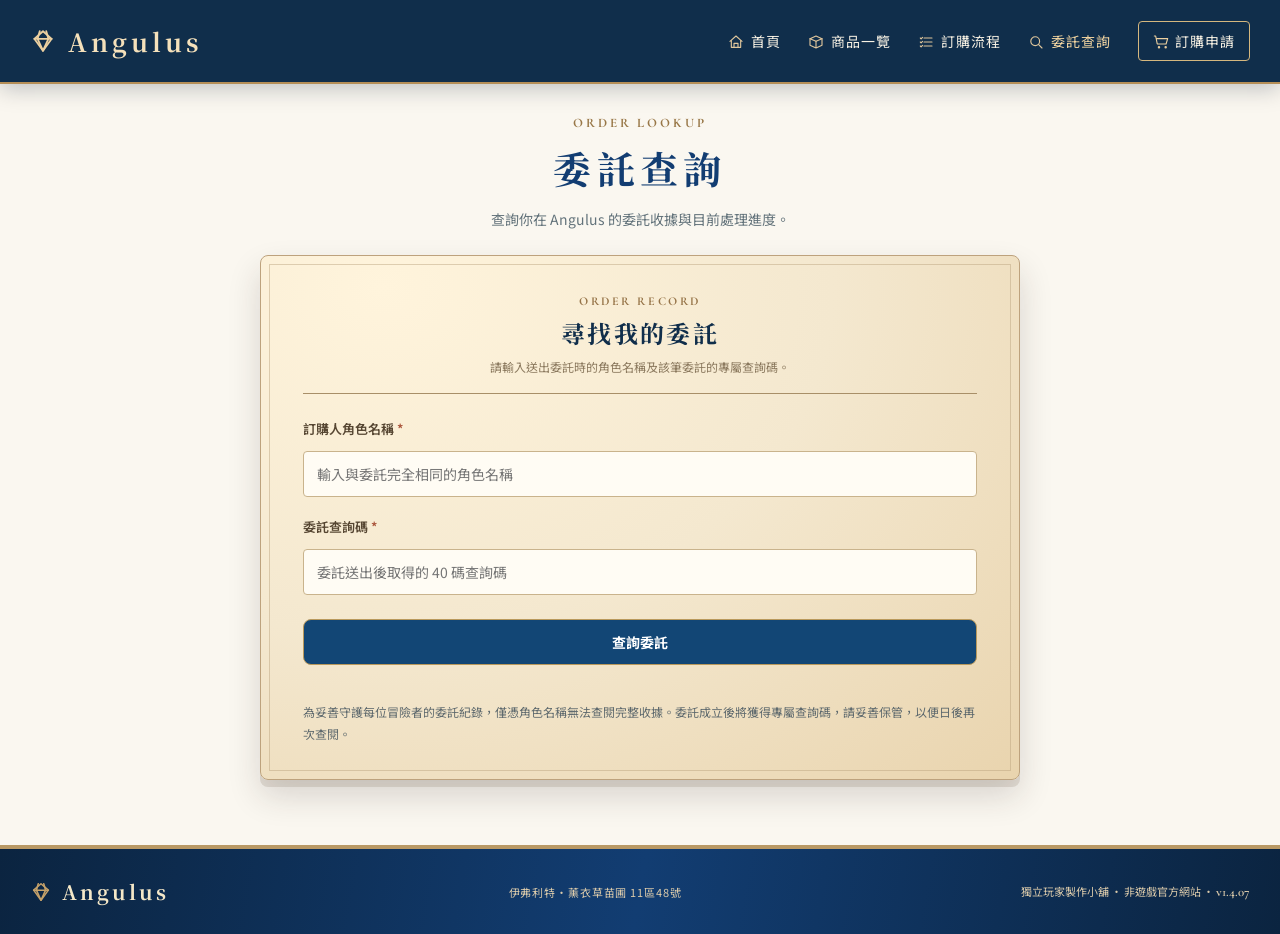
==== commit 8b8acf97: "Add files via upload" ====
--- a/orders.html
+++ b/orders.html
@@ -2,7 +2,7 @@
 <html lang="zh-Hant">
 <head>
  <meta charset="utf-8"><meta name="viewport" content="width=device-width,initial-scale=1">
- <meta name="angulus-version" content="1.4.06">
+ <meta name="angulus-version" content="1.4.07">
  <meta name="theme-color" content="#103b70"><meta name="robots" content="noindex,nofollow">
  <meta name="description" content="Angulus 委託查詢｜使用角色名稱與委託查詢碼查詢收據與委託進度。">
  <title>委託查詢｜Angulus</title>
@@ -10,9 +10,9 @@
  <link rel="preconnect" href="https://fonts.googleapis.com">
  <link rel="preconnect" href="https://fonts.gstatic.com" crossorigin>
  <link rel="stylesheet" href="https://fonts.googleapis.com/css2?family=Noto+Sans+TC:wght@400;500;700&family=Noto+Serif+TC:wght@600;700&family=Cormorant+Garamond:wght@600;700&display=swap">
- <link rel="stylesheet" href="styles.css?v=1.4.06">
- <script src="config.js?v=1.4.06" defer></script>
- <script src="order-lookup.js?v=1.4.06" defer></script>
+ <link rel="stylesheet" href="styles.css?v=1.4.07">
+ <script src="config.js?v=1.4.07" defer></script>
+ <script src="order-lookup.js?v=1.4.07" defer></script>
 </head>
 <body>
  <svg class="icon-sprite" xmlns="http://www.w3.org/2000/svg" aria-hidden="true" style="position:absolute;width:0;height:0;overflow:hidden"><symbol id="ico-gem" viewBox="0 0 24 24" fill="none" stroke="currentColor" stroke-width="1.7" stroke-linecap="round" stroke-linejoin="round"><path d="m12 3 8 7-8 11L4 10l8-7Z"/><path d="M4 10h16M9 3l-2 7 5 11 5-11-2-7"/></symbol><symbol id="ico-home" viewBox="0 0 24 24" fill="none" stroke="currentColor" stroke-width="1.7" stroke-linecap="round" stroke-linejoin="round"><path d="m3 11 9-8 9 8"/><path d="M5 10v10h14V10M9 20v-6h6v6"/></symbol><symbol id="ico-box" viewBox="0 0 24 24" fill="none" stroke="currentColor" stroke-width="1.7" stroke-linecap="round" stroke-linejoin="round"><path d="m3 7 9-4 9 4-9 4-9-4Z"/><path d="M3 7v10l9 4 9-4V7M12 11v10"/></symbol><symbol id="ico-pen" viewBox="0 0 24 24" fill="none" stroke="currentColor" stroke-width="1.7" stroke-linecap="round" stroke-linejoin="round"><path d="m4 20 4.5-1 11-11a2.1 2.1 0 0 0-3-3l-11 11L4 20Z"/><path d="m14.7 6.3 3 3"/></symbol><symbol id="ico-list" viewBox="0 0 24 24" fill="none" stroke="currentColor" stroke-width="1.7" stroke-linecap="round" stroke-linejoin="round"><path d="M9 6h12M9 12h12M9 18h12"/><path d="m3.5 6 1.2 1.2L6.8 5M3.5 12l1.2 1.2L6.8 11M3.5 18l1.2 1.2L6.8 17"/></symbol><symbol id="ico-search" viewBox="0 0 24 24" fill="none" stroke="currentColor" stroke-width="1.7" stroke-linecap="round" stroke-linejoin="round"><circle cx="10.8" cy="10.8" r="6.6"/><path d="m16 16 5 5"/></symbol><symbol id="ico-cart" viewBox="0 0 24 24" fill="none" stroke="currentColor" stroke-width="1.7" stroke-linecap="round" stroke-linejoin="round"><circle cx="9" cy="20" r="1"/><circle cx="19" cy="20" r="1"/><path d="M2 3h2l2.4 12h13.2L22 7H5"/></symbol><symbol id="ico-clock" viewBox="0 0 24 24" fill="none" stroke="currentColor" stroke-width="1.7" stroke-linecap="round" stroke-linejoin="round"><circle cx="12" cy="12" r="9"/><path d="M12 7v5l3 2"/></symbol><symbol id="ico-check" viewBox="0 0 24 24" fill="none" stroke="currentColor" stroke-width="1.7" stroke-linecap="round" stroke-linejoin="round"><circle cx="12" cy="12" r="9"/><path d="m8 12 3 3 5-6"/></symbol><symbol id="ico-gift" viewBox="0 0 24 24" fill="none" stroke="currentColor" stroke-width="1.7" stroke-linecap="round" stroke-linejoin="round"><rect x="3" y="9" width="18" height="12" rx="1"/><path d="M2 9h20M12 9v12M12 9S6 8 6 5a2 2 0 0 1 4 0c0 2 2 4 2 4Zm0 0s6-1 6-4a2 2 0 0 0-4 0c0 2-2 4-2 4Z"/></symbol><symbol id="ico-info" viewBox="0 0 24 24" fill="none" stroke="currentColor" stroke-width="1.7" stroke-linecap="round" stroke-linejoin="round"><circle cx="12" cy="12" r="9"/><path d="M12 11v5M12 8h.01"/></symbol><symbol id="ico-user" viewBox="0 0 24 24" fill="none" stroke="currentColor" stroke-width="1.7" stroke-linecap="round" stroke-linejoin="round"><circle cx="12" cy="8" r="4"/><path d="M4 21c0-4 3-7 8-7s8 3 8 7"/></symbol><symbol id="ico-plus" viewBox="0 0 24 24" fill="none" stroke="currentColor" stroke-width="1.7" stroke-linecap="round" stroke-linejoin="round"><path d="M12 5v14M5 12h14"/></symbol><symbol id="ico-leaf" viewBox="0 0 24 24" fill="none" stroke="currentColor" stroke-width="1.7" stroke-linecap="round" stroke-linejoin="round"><path d="M20 4c-9 0-15 4-15 11a5 5 0 0 0 5 5c7 0 11-6 10-16Z"/><path d="M5 20c3-5 7-8 12-10"/></symbol><symbol id="ico-print" viewBox="0 0 24 24" fill="none" stroke="currentColor" stroke-width="1.7" stroke-linecap="round" stroke-linejoin="round"><path d="M7 9V3h10v6"/><rect x="3" y="9" width="18" height="8" rx="1.5"/><path d="M7 14h10v7H7z"/><path d="M17.5 12h.01"/></symbol></svg>
@@ -43,5 +43,5 @@
    <div class="reorder-actions"><button type="button" class="btn btn-primary" id="lookup-reorder"><svg class="ui-icon btn-icon" aria-hidden="true"><use href="#ico-cart"></use></svg>再訂一次</button><button type="button" class="btn btn-light lookup-print" id="lookup-print"><svg class="ui-icon btn-icon" aria-hidden="true"><use href="#ico-print"></use></svg>列印／另存 PDF</button><p id="lookup-reorder-note" class="reorder-note" role="status" aria-live="polite"></p></div>
   </section>
  </div></main>
- <footer><div class="wrap footer-inner"><div class="footer-brand"><svg class="ui-icon footer-gem" aria-hidden="true"><use href="#ico-gem"></use></svg><strong>Angulus</strong></div><p class="footer-address">伊弗利特・薰衣草苗圃 11區48號</p><small>獨立玩家製作小舖 · 非遊戲官方網站 · <span class="release-version">v1.4.06</span></small></div></footer>
+ <footer><div class="wrap footer-inner"><div class="footer-brand"><svg class="ui-icon footer-gem" aria-hidden="true"><use href="#ico-gem"></use></svg><strong>Angulus</strong></div><p class="footer-address">伊弗利特・薰衣草苗圃 11區48號</p><small>獨立玩家製作小舖 · 非遊戲官方網站 · <span class="release-version">v1.4.07</span></small></div></footer>
 </body></html>
--- a/styles.css
+++ b/styles.css
@@ -4785,3 +4785,10 @@
 
 /* V1.4.06 — 三、頁尾改深藍，與導覽列呼應 */
 footer{background:linear-gradient(100deg,#0b2440,#123d72 50%,#0b2440)!important}
+
+/* V1.4.07 — 手機店舖資訊固定兩行，分隔改為菱形 */
+@media(max-width:760px){
+ .shop-location-detail+.shop-location-detail::before{content:none!important}
+ .shop-location-detail:nth-of-type(3)::before{content:""!important;display:inline-block;width:5px;height:5px;margin:0 10px;background:#c4a16a;transform:rotate(45deg);align-self:center}
+ .shop-location-detail:nth-of-type(4){flex-basis:100%;justify-content:center;margin-top:4px}
+}
